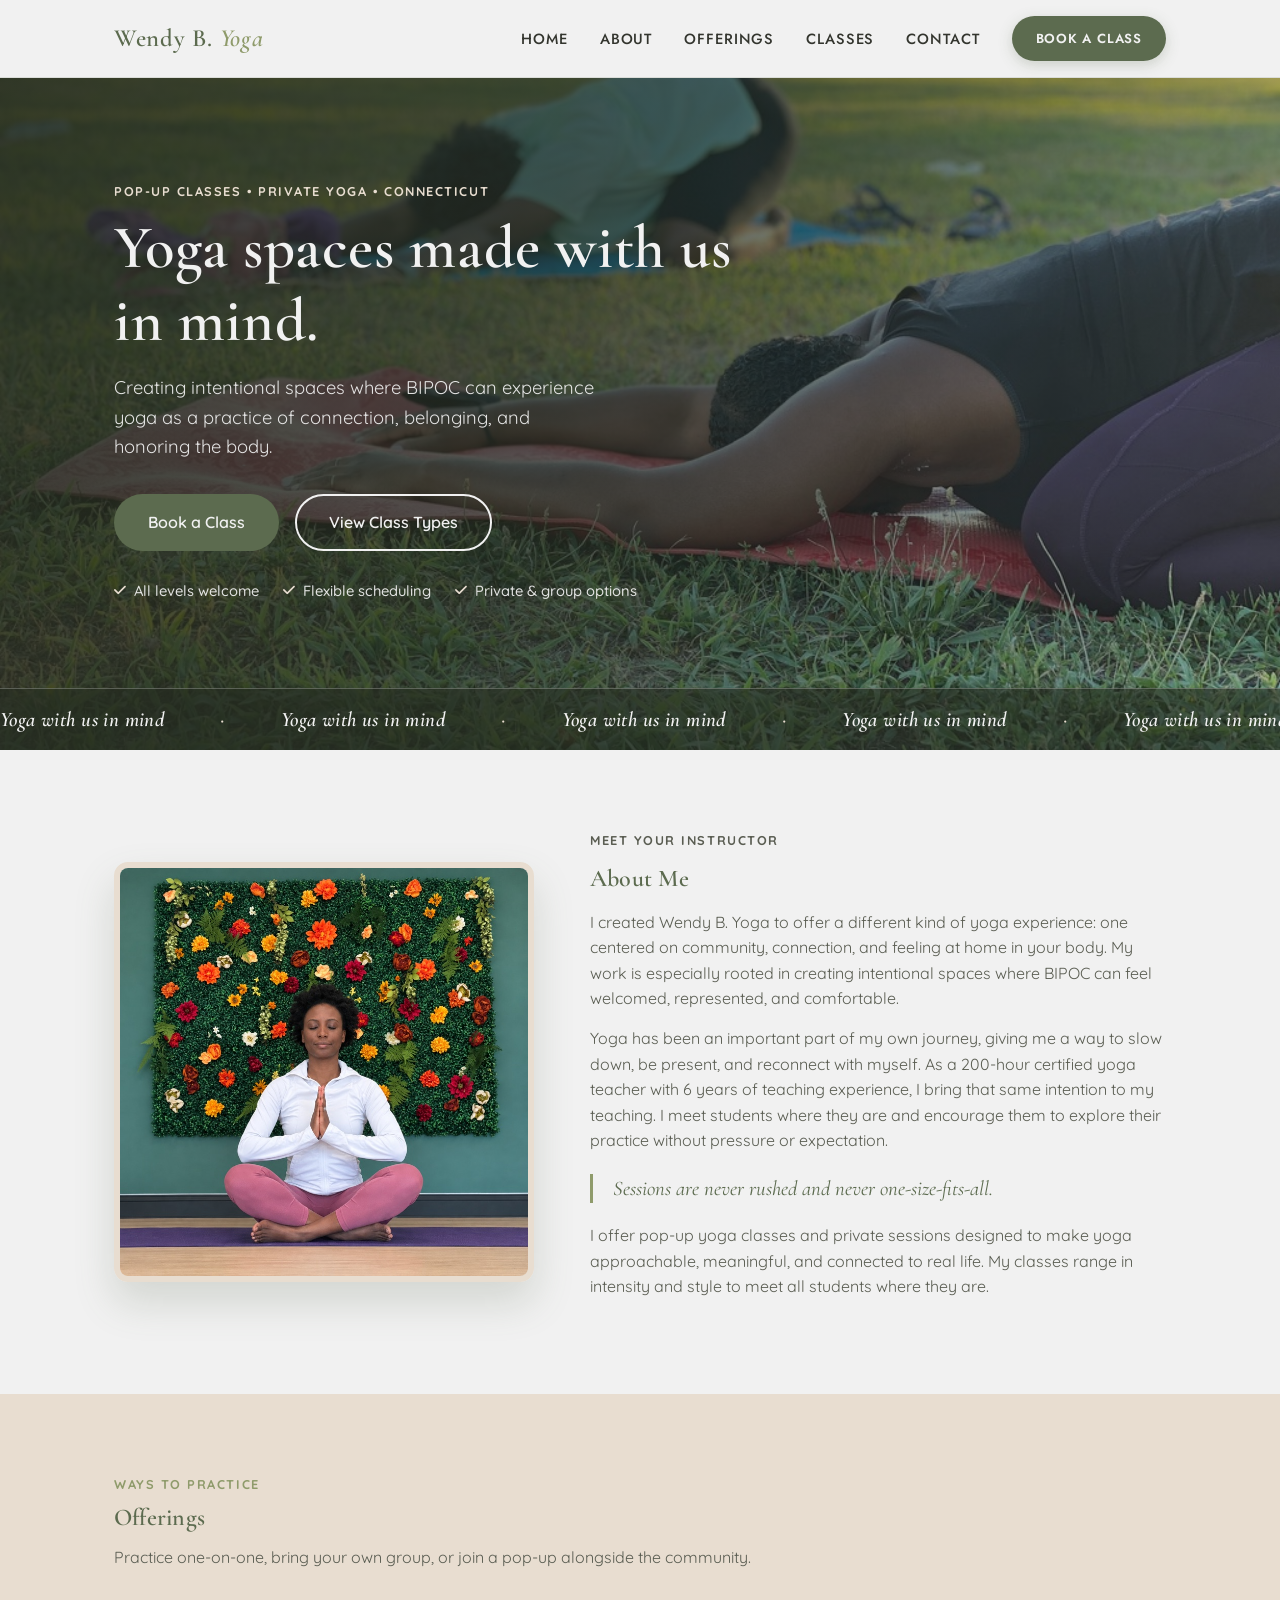
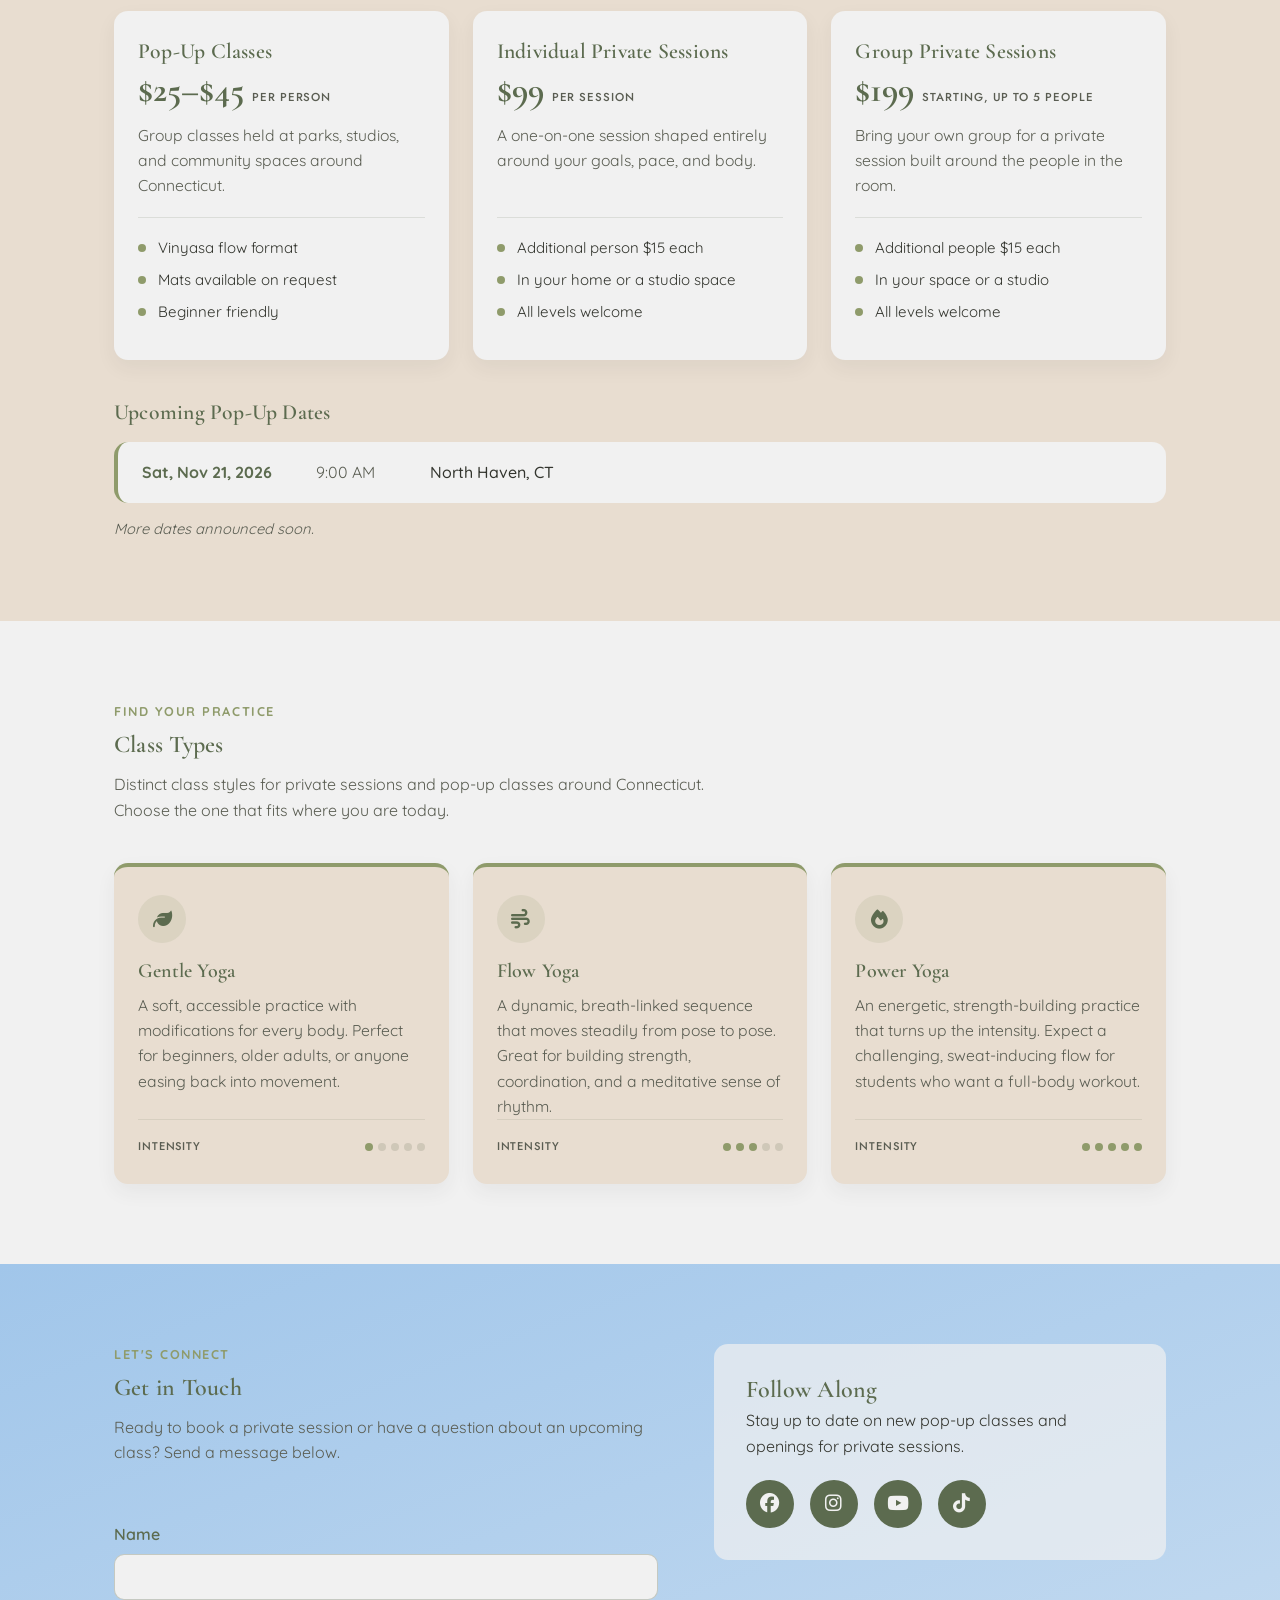
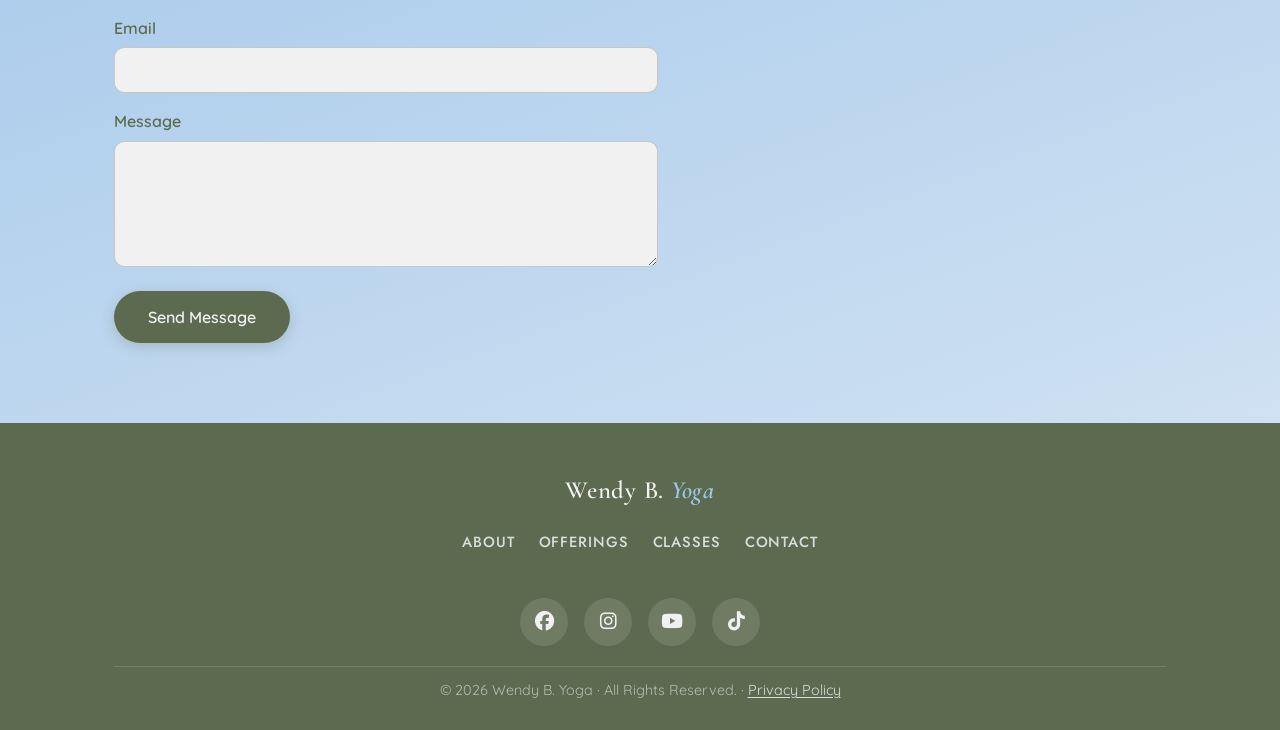
==== index.html @ 77f16584 "meta tags updated" ====
<!DOCTYPE html>
<html lang="en">
<head>
  <meta charset="UTF-8">
  <meta name="viewport" content="width=device-width, initial-scale=1.0">

  <!-- ===== SEO: Title & meta description ===== -->
  <title>Wendy B. Yoga | Yoga Spaces Made With Us in Mind &mdash; Connecticut</title>
  <meta name="description" content="Wendy Bien-Aime creates intentional yoga spaces where BIPOC feel welcomed and at home in their bodies. Private sessions and pop-up classes across Connecticut, all levels welcome.">
  <meta name="keywords" content="yoga Connecticut, BIPOC yoga, private yoga sessions, pop-up yoga classes, flow yoga, power yoga, gentle yoga, yoga instructor CT">
  <link rel="canonical" href="https://wendybyogact.com/">

  <!-- ===== Open Graph tags for social sharing previews ===== -->
  <meta property="og:type" content="website">
  <meta property="og:title" content="Wendy B. Yoga | Yoga Spaces Made With Us in Mind">
  <meta property="og:description" content="Intentional yoga spaces centered on community, connection, and belonging. Private sessions and pop-up classes across Connecticut with Wendy Bien-Aime.">
  <!-- TODO: swap in a real hosted image (1200x630 recommended) before launch -->
  <meta property="og:image" content="https://via.placeholder.com/1200x630/8f9b6b/f1f1f1?text=Wendy+B.+Yoga">
  <meta property="og:url" content="https://wendybyogact.com/">

  <!-- ===== Favicon (SVG primary, PNG fallbacks) ===== -->
  <link rel="icon" href="favicon.svg" type="image/svg+xml">
  <link rel="icon" href="favicon-32.png" sizes="32x32" type="image/png">
  <link rel="icon" href="favicon-16.png" sizes="16x16" type="image/png">
  <link rel="apple-touch-icon" href="apple-touch-icon.png">

  <!-- Google Fonts: rounded/soft serif for headings, clean sans-serif for body -->
  <link rel="preconnect" href="https://fonts.googleapis.com">
  <link rel="preconnect" href="https://fonts.gstatic.com" crossorigin>
  <link href="https://fonts.googleapis.com/css2?family=Cormorant+Garamond:ital,wght@0,500;0,600;0,700;1,500;1,600&family=Jost:wght@400;500;600&family=Quicksand:wght@400;500;600;700&display=swap" rel="stylesheet">

  <!-- Font Awesome (for social icons in Contact section) -->
  <link rel="stylesheet" href="https://cdnjs.cloudflare.com/ajax/libs/font-awesome/6.5.2/css/all.min.css" integrity="sha512-SnH5WK+bZxgPHs44uWIX+LLJAJ9/2PkPKZ5QiAj6Ta86w+fsb2TkcmfRyVX3pBnMFcV7oQPJkl9QevSCWr3W6A==" crossorigin="anonymous" referrerpolicy="no-referrer">

  <link rel="stylesheet" href="styles.css">

  <!--
    ============================================================
    STRUCTURED DATA (JSON-LD)
    ------------------------------------------------------------
    Tells Google what this business is, who runs it, where it
    serves, and what it costs. Keep this in sync with the
    Offerings section whenever pricing changes.

    Deliberately omitted: street address and telephone (this is a
    service-area business with no fixed premises) and any review
    or rating data (never publish ratings that aren't real).
    Add "address" and "telephone" here if that changes.
    ============================================================
  -->
  <script type="application/ld+json">
  {
    "@context": "https://schema.org",
    "@type": "LocalBusiness",
    "@id": "https://wendybyogact.com/#business",
    "name": "Wendy B. Yoga",
    "description": "Intentional yoga spaces centered on community, connection, and belonging. Private sessions and pop-up classes across Connecticut.",
    "url": "https://wendybyogact.com/",
    "image": "https://wendybyogact.com/images/wendy-yoga-5.jpg",
    "founder": {
      "@type": "Person",
      "name": "Wendy Bien-Aime",
      "jobTitle": "Yoga Instructor",
      "description": "200-hour certified yoga teacher with 6 years of teaching experience."
    },
    "areaServed": {
      "@type": "State",
      "name": "Connecticut"
    },
    "priceRange": "$25-$199",
    "sameAs": [
      "https://www.instagram.com/wendybyogact",
      "https://www.facebook.com/wendybyogact",
      "https://www.youtube.com/@WendyBYoga",
      "https://www.tiktok.com/@wendybyogact"
    ],
    "hasOfferCatalog": {
      "@type": "OfferCatalog",
      "name": "Yoga Offerings",
      "itemListElement": [
        {
          "@type": "Offer",
          "itemOffered": {
            "@type": "Service",
            "name": "Pop-Up Classes",
            "description": "Group classes held at parks, studios, and community spaces around Connecticut."
          },
          "priceSpecification": {
            "@type": "PriceSpecification",
            "minPrice": 25,
            "maxPrice": 45,
            "priceCurrency": "USD"
          }
        },
        {
          "@type": "Offer",
          "itemOffered": {
            "@type": "Service",
            "name": "Individual Private Sessions",
            "description": "A one-on-one session shaped entirely around your goals, pace, and body."
          },
          "price": 99,
          "priceCurrency": "USD"
        },
        {
          "@type": "Offer",
          "itemOffered": {
            "@type": "Service",
            "name": "Group Private Sessions",
            "description": "A private session for your own group, starting at up to 5 people."
          },
          "price": 199,
          "priceCurrency": "USD"
        }
      ]
    }
  }
  </script>
</head>
<body>

  <!-- ===================== HEADER / NAV ===================== -->
  <header class="site-header">
    <div class="container header-inner">
      <a href="#home" class="wordmark">Wendy B. <span>Yoga</span></a>

      <button class="nav-toggle" id="navToggle" aria-label="Toggle navigation menu" aria-expanded="false" aria-controls="primaryNav">
        <span></span>
        <span></span>
        <span></span>
      </button>

      <nav class="primary-nav" id="primaryNav">
        <ul>
          <li><a href="#home" class="nav-link">Home</a></li>
          <li><a href="#about" class="nav-link">About</a></li>
          <li><a href="#offerings" class="nav-link">Offerings</a></li>
          <li><a href="#classes" class="nav-link">Classes</a></li>
          <li><a href="#contact" class="nav-link">Contact</a></li>
          <!-- TODO: repoint at the real booking URL once it exists; goes to the contact form for now -->
          <li class="nav-cta-item"><a href="#contact" class="btn btn-primary nav-cta">Book a Class</a></li>
        </ul>
      </nav>
    </div>
  </header>

  <main>

    <!-- ===================== HERO / HOME ===================== -->
    <section id="home" class="hero">
      <div class="hero-bg" aria-hidden="true"></div>
      <div class="container hero-inner">
        <div class="hero-text">
          <p class="eyebrow">Pop-Up Classes &bull; Private Yoga &bull; Connecticut</p>
          <h1>Yoga spaces made with us in mind.</h1>
          <p class="tagline">Creating intentional spaces where BIPOC can experience yoga as a practice of connection, belonging, and honoring the body.</p>
          <div class="hero-actions">
            <a href="#contact" class="btn btn-primary">Book a Class</a>
            <a href="#classes" class="btn btn-outline">View Class Types</a>
          </div>
          <ul class="hero-features">
            <li><i class="fa-solid fa-check"></i> All levels welcome</li>
            <li><i class="fa-solid fa-check"></i> Flexible scheduling</li>
            <li><i class="fa-solid fa-check"></i> Private &amp; group options</li>
          </ul>
        </div>
      </div>

      <!--
        Scrolling marquee. The phrase repeats 8 times: the track is two
        identical halves and the animation shifts it by exactly -50%, so
        the loop has no visible seam. Only the first copy is read by
        screen readers; the rest are aria-hidden duplicates.
      -->
      <div class="hero-marquee">
        <div class="hero-marquee-track">
          <span class="hero-marquee-item">Yoga with us in mind</span>
          <span class="hero-marquee-item" aria-hidden="true">Yoga with us in mind</span>
          <span class="hero-marquee-item" aria-hidden="true">Yoga with us in mind</span>
          <span class="hero-marquee-item" aria-hidden="true">Yoga with us in mind</span>
          <span class="hero-marquee-item" aria-hidden="true">Yoga with us in mind</span>
          <span class="hero-marquee-item" aria-hidden="true">Yoga with us in mind</span>
          <span class="hero-marquee-item" aria-hidden="true">Yoga with us in mind</span>
          <span class="hero-marquee-item" aria-hidden="true">Yoga with us in mind</span>
        </div>
      </div>
    </section>

    <!-- ===================== ABOUT ===================== -->
    <section id="about" class="about">
      <div class="container about-inner reveal">
        <div class="about-image">
          <img src="images/wendy-yoga-5.jpg" alt="Wendy Bien-Aime seated in a meditative pose in front of a floral wall" width="800" height="800" loading="lazy">
        </div>
        <div class="about-text">
          <p class="eyebrow">Meet Your Instructor</p>
          <h2>About Me</h2>
          <p>I created Wendy B. Yoga to offer a different kind of yoga experience: one centered on community, connection, and feeling at home in your body. My work is especially rooted in creating intentional spaces where BIPOC can feel welcomed, represented, and comfortable.</p>
          <p>Yoga has been an important part of my own journey, giving me a way to slow down, be present, and reconnect with myself. As a 200-hour certified yoga teacher with 6 years of teaching experience, I bring that same intention to my teaching. I meet students where they are and encourage them to explore their practice without pressure or expectation.</p>
          <blockquote class="pull-quote">Sessions are never rushed and never one-size-fits-all.</blockquote>
          <p>I offer pop-up yoga classes and private sessions designed to make yoga approachable, meaningful, and connected to real life. My classes range in intensity and style to meet all students where they are. </p>
        </div>
      </div>
    </section>

    <!-- ===================== OFFERINGS ===================== -->
    <section id="offerings" class="offerings">
      <div class="container">
        <p class="eyebrow">Ways to Practice</p>
        <h2>Offerings</h2>
        <p class="section-intro">Practice one-on-one, bring your own group, or join a pop-up alongside the community.</p>

        <!--
          ============================================================
          HOW TO UPDATE THE OFFERINGS
          ============================================================
          Each offering is one <article class="offering-card"> below.
          For each one, edit:
            1. h3                - the offering name
            2. offering-price    - the number (drop the <span> if the
                                   price is "Varies" or similar)
            3. offering-unit     - "per session", "per person", etc.
            4. offering-desc     - a sentence or two of description
            5. offering-list     - the bullet points; add or delete
                                   <li> lines freely

          To add a 4th offering: copy a whole <article>...</article>
          block. To remove one: delete its entire block. The grid
          re-flows on its own, no CSS changes needed.
          ============================================================
        -->
        <div class="offering-grid reveal">

          <article class="offering-card">
            <h3>Pop-Up Classes</h3>
            <p class="offering-price">$<span>25&ndash;$45</span> <span class="offering-unit">per person</span></p>
            <p class="offering-desc">Group classes held at parks, studios, and community spaces around Connecticut.</p>
            <ul class="offering-list">
              <li>Vinyasa flow format</li>
              <li>Mats available on request</li>
              <li>Beginner friendly</li>
            </ul>
          </article>

          <article class="offering-card">
            <h3>Individual Private Sessions</h3>
            <p class="offering-price">$<span>99</span> <span class="offering-unit">per session</span></p>
            <p class="offering-desc">A one-on-one session shaped entirely around your goals, pace, and body.</p>
            <ul class="offering-list">
              <li>Additional person $15 each</li>
              <li>In your home or a studio space</li>
              <li>All levels welcome</li>
            </ul>
          </article>

          <article class="offering-card">
            <h3>Group Private Sessions</h3>
            <p class="offering-price">$<span>199</span> <span class="offering-unit">starting, up to 5 people</span></p>
            <p class="offering-desc">Bring your own group for a private session built around the people in the room.</p>
            <ul class="offering-list">
              <li>Additional people $15 each</li>
              <li>In your space or a studio</li>
              <li>All levels welcome</li>
            </ul>
          </article>

        </div>

        <!--
          ============================================================
          HOW TO UPDATE THE POP-UP DATES
          ============================================================
          Each date is one <li class="popup-item"> block below.
          To add a date: copy an existing <li>...</li> block, paste it
          in the list, and edit the date, time, and location text.
          To remove a date: delete its entire <li>...</li> block.
          If no dates are scheduled, delete the whole
          <div class="popup-dates"> block and the heading with it.
          ============================================================
        -->
        <div class="popup-dates reveal">
          <h3 class="popup-heading">Upcoming Pop-Up Dates</h3>
          <ul class="popup-list">
            <li class="popup-item">
              <span class="popup-date">Sat, Nov 21, 2026</span>
              <span class="popup-time">9:00 AM</span>
              <span class="popup-location">North Haven, CT</span>
            </li>
          </ul>
          <p class="popup-note">More dates announced soon.</p>
        </div>
      </div>
    </section>

    <!-- ===================== CLASS TYPES ===================== -->
    <section id="classes" class="classes">
      <div class="container">
        <p class="eyebrow">Find Your Practice</p>
        <h2>Class Types</h2>
        <p class="section-intro">Distinct class styles for private sessions and pop-up classes around Connecticut. Choose the one that fits where you are today.</p>

        <!-- Cards run lightest to most intense: Gentle (1) - Flow (3) - Power (5) -->
        <div class="class-grid reveal">
          <article class="class-card">
            <div class="class-icon"><i class="fa-solid fa-leaf"></i></div>
            <h3>Gentle Yoga</h3>
            <p>A soft, accessible practice with modifications for every body. Perfect for beginners, older adults, or anyone easing back into movement.</p>
            <div class="intensity">
              <span class="intensity-label">Intensity</span>
              <span class="intensity-dots" role="img" aria-label="1 out of 5">
                <span class="is-filled"></span>
                <span></span>
                <span></span>
                <span></span>
                <span></span>
              </span>
            </div>
          </article>

          <article class="class-card">
            <div class="class-icon"><i class="fa-solid fa-wind"></i></div>
            <h3>Flow Yoga</h3>
            <p>A dynamic, breath-linked sequence that moves steadily from pose to pose. Great for building strength, coordination, and a meditative sense of rhythm.</p>
            <div class="intensity">
              <span class="intensity-label">Intensity</span>
              <span class="intensity-dots" role="img" aria-label="3 out of 5">
                <span class="is-filled"></span>
                <span class="is-filled"></span>
                <span class="is-filled"></span>
                <span></span>
                <span></span>
              </span>
            </div>
          </article>

          <article class="class-card">
            <div class="class-icon"><i class="fa-solid fa-fire"></i></div>
            <h3>Power Yoga</h3>
            <p>An energetic, strength-building practice that turns up the intensity. Expect a challenging, sweat-inducing flow for students who want a full-body workout.</p>
            <div class="intensity">
              <span class="intensity-label">Intensity</span>
              <span class="intensity-dots" role="img" aria-label="5 out of 5">
                <span class="is-filled"></span>
                <span class="is-filled"></span>
                <span class="is-filled"></span>
                <span class="is-filled"></span>
                <span class="is-filled"></span>
              </span>
            </div>
          </article>
        </div>
      </div>
    </section>

    <!-- ===================== CONTACT ===================== -->
    <section id="contact" class="contact">
      <div class="container contact-inner reveal">
        <div class="contact-form-wrap">
          <p class="eyebrow">Let's Connect</p>
          <h2>Get in Touch</h2>
          <p class="section-intro">Ready to book a private session or have a question about an upcoming class? Send a message below.</p>

          <!--
            ============================================================
            CONTACT FORM — Formspree setup
            ============================================================
            This form posts to Formspree. Replace YOUR_FORM_ID below
            with Wendy's real Formspree form ID (create one for free at
            https://formspree.io) before launch.
            ============================================================
          -->
          <form id="contactForm" class="contact-form" action="https://formspree.io/f/YOUR_FORM_ID" method="POST">
            <label for="name">Name</label>
            <input type="text" id="name" name="name" required>

            <label for="email">Email</label>
            <input type="email" id="email" name="email" required>

            <label for="message">Message</label>
            <textarea id="message" name="message" rows="5" required></textarea>

            <button type="submit" class="btn btn-primary">Send Message</button>
          </form>
        </div>

        <div class="contact-social">
          <h2>Follow Along</h2>
          <p>Stay up to date on new pop-up classes and openings for private sessions.</p>
          <div class="social-icons">
            <a href="https://www.facebook.com/wendybyogact" class="social-icon" aria-label="Wendy B. Yoga on Facebook" target="_blank" rel="noopener noreferrer">
              <i class="fa-brands fa-facebook"></i>
            </a>
            <a href="https://www.instagram.com/wendybyogact" class="social-icon" aria-label="Wendy B. Yoga on Instagram" target="_blank" rel="noopener noreferrer">
              <i class="fa-brands fa-instagram"></i>
            </a>
            <a href="https://www.youtube.com/@WendyBYoga" class="social-icon" aria-label="Wendy B. Yoga on YouTube" target="_blank" rel="noopener noreferrer">
              <i class="fa-brands fa-youtube"></i>
            </a>
            <a href="https://www.tiktok.com/@wendybyogact" class="social-icon" aria-label="Wendy B. Yoga on TikTok" target="_blank" rel="noopener noreferrer">
              <i class="fa-brands fa-tiktok"></i>
            </a>
          </div>
        </div>
      </div>
    </section>

  </main>

  <!-- ===================== FOOTER ===================== -->
  <footer class="site-footer">
    <div class="container footer-inner">
      <a href="#home" class="wordmark footer-wordmark">Wendy B. <span>Yoga</span></a>

      <nav class="footer-nav" aria-label="Footer">
        <a href="#about" class="nav-link">About</a>
        <a href="#offerings" class="nav-link">Offerings</a>
        <a href="#classes" class="nav-link">Classes</a>
        <a href="#contact" class="nav-link">Contact</a>
      </nav>

      <div class="social-icons footer-social">
        <a href="https://www.facebook.com/wendybyogact" class="social-icon" aria-label="Wendy B. Yoga on Facebook" target="_blank" rel="noopener noreferrer">
          <i class="fa-brands fa-facebook"></i>
        </a>
        <a href="https://www.instagram.com/wendybyogact" class="social-icon" aria-label="Wendy B. Yoga on Instagram" target="_blank" rel="noopener noreferrer">
          <i class="fa-brands fa-instagram"></i>
        </a>
        <a href="https://www.youtube.com/@WendyBYoga" class="social-icon" aria-label="Wendy B. Yoga on YouTube" target="_blank" rel="noopener noreferrer">
          <i class="fa-brands fa-youtube"></i>
        </a>
        <a href="https://www.tiktok.com/@wendybyogact" class="social-icon" aria-label="Wendy B. Yoga on TikTok" target="_blank" rel="noopener noreferrer">
          <i class="fa-brands fa-tiktok"></i>
        </a>
      </div>

      <p class="footer-copyright">
        &copy; <span id="year"></span> Wendy B. Yoga &middot; All Rights Reserved. &middot; <a href="privacy-policy.html">Privacy Policy</a>
      </p>
    </div>
  </footer>

  <script src="script.js"></script>

  <!--
    ============================================================
    ACCESSIBILITY WIDGET — UserWay (free)
    ============================================================
    Adds a floating accessibility menu (text size, contrast,
    screen-reader helpers, etc.) that works on both mobile and
    desktop automatically — no separate setup needed per device.

    Sign up for a free account at https://userway.org to get a
    unique data-account ID, then replace YOUR_USERWAY_ACCOUNT_ID
    below before launch.
    ============================================================
  -->
  <script>
    (function (d) {
      var s = d.createElement("script");
      s.setAttribute("data-account", "YOUR_USERWAY_ACCOUNT_ID");
      s.setAttribute("data-color", "#5c6b4f");
      s.setAttribute("data-position", "3");
      s.setAttribute("src", "https://cdn.userway.org/widget.js");
      (d.body || d.head).appendChild(s);
    })(document);
  </script>
</body>
</html>
---- styles.css ----
/* ============================================================
   Wendy B. Yoga — Stylesheet
   ------------------------------------------------------------
   Color palette:
     --sky-blue      #a1c6ea  (soft blue)
     --sky-blue-pale #cfe1f2  (pale blue, gradient floor — keeps hero/contact
                               tinted instead of fading out to page white)
     --sage          #8f9b6b  (sage green)
     --off-white     #f1f1f1  (off-white / section backgrounds)
     --warm-sand     #e8ddd0  (warm neutral, alternate section bg)
     --deep-sage     #5c6b4f  (deep accent, headings/buttons/contrast text)
   ============================================================ */

:root {
  --sky-blue: #a1c6ea;
  --sky-blue-pale: #cfe1f2;
  --sage: #8f9b6b;
  --off-white: #f1f1f1;
  --warm-sand: #e8ddd0;
  --deep-sage: #5c6b4f;

  --text-main: #33352e;
  --text-soft: #5a5d52;

  --font-heading: 'Cormorant Garamond', Georgia, serif;
  --font-body: 'Quicksand', -apple-system, BlinkMacSystemFont, 'Segoe UI', sans-serif;
  --font-nav: 'Jost', -apple-system, BlinkMacSystemFont, 'Segoe UI', sans-serif;

  --max-width: 1100px;
  --radius: 14px;
}

/* ---------- Reset / base ---------- */
* {
  margin: 0;
  padding: 0;
  box-sizing: border-box;
}

html {
  scroll-behavior: smooth;
}

body {
  font-family: var(--font-body);
  color: var(--text-main);
  background-color: var(--off-white);
  line-height: 1.6;
}

img {
  max-width: 100%;
  display: block;
  border-radius: var(--radius);
}

a {
  color: inherit;
  text-decoration: none;
}

ul {
  list-style: none;
}

h1, h2, h3 {
  font-family: var(--font-heading);
  font-weight: 600;
  color: var(--deep-sage);
  line-height: 1.2;
  letter-spacing: 0.01em;
}

.container {
  max-width: var(--max-width);
  margin: 0 auto;
  padding: 0 24px;
}

section {
  padding: 80px 0;
}

.section-intro {
  max-width: 640px;
  color: var(--text-soft);
  margin-top: 12px;
  margin-bottom: 40px;
}

/* ---------- Eyebrow labels ---------- */
.eyebrow {
  font-family: var(--font-body);
  font-size: 0.8rem;
  font-weight: 700;
  letter-spacing: 0.12em;
  text-transform: uppercase;
  color: var(--sage);
  margin-bottom: 10px;
}

/* ---------- Buttons ---------- */
.btn {
  display: inline-block;
  font-family: var(--font-body);
  font-weight: 600;
  font-size: 1rem;
  padding: 14px 32px;
  border-radius: 999px;
  border: 2px solid transparent;
  cursor: pointer;
  transition: transform 0.15s ease, box-shadow 0.15s ease, background-color 0.15s ease, color 0.15s ease, border-color 0.15s ease;
}

.btn-primary {
  background-color: var(--deep-sage);
  color: var(--off-white);
  box-shadow: 0 4px 14px rgba(92, 107, 79, 0.25);
}

.btn-primary:hover,
.btn-primary:focus-visible {
  background-color: var(--sage);
  transform: translateY(-2px);
  box-shadow: 0 6px 16px rgba(92, 107, 79, 0.3);
}

.btn-outline {
  background-color: transparent;
  border-color: var(--deep-sage);
  color: var(--deep-sage);
}

.btn-outline:hover,
.btn-outline:focus-visible {
  background-color: var(--deep-sage);
  color: var(--off-white);
  transform: translateY(-2px);
}

/* ---------- Header / Nav ---------- */
.site-header {
  position: sticky;
  top: 0;
  z-index: 100;
  background-color: rgba(241, 241, 241, 0.92);
  backdrop-filter: blur(8px);
  border-bottom: 1px solid rgba(92, 107, 79, 0.15);
}

.header-inner {
  display: flex;
  align-items: center;
  justify-content: space-between;
  padding-top: 16px;
  padding-bottom: 16px;
}

.wordmark {
  font-family: var(--font-heading);
  font-size: 1.55rem;
  font-weight: 600;
  color: var(--deep-sage);
  letter-spacing: 0.03em;
}

.wordmark span {
  color: var(--sage);
  font-style: italic;
}

.primary-nav ul {
  display: flex;
  align-items: center;
  gap: 32px;
}

.nav-link {
  font-family: var(--font-nav);
  font-weight: 500;
  font-size: 0.92rem;
  letter-spacing: 0.06em;
  text-transform: uppercase;
  color: var(--text-main);
  position: relative;
  padding-bottom: 4px;
}

/* Nav-scale variant of .btn — the default button padding/size is tuned
   for hero and form use and overwhelms the header bar */
.nav-cta {
  font-family: var(--font-nav);
  font-size: 0.82rem;
  letter-spacing: 0.06em;
  text-transform: uppercase;
  padding: 10px 22px;
  /* An <a> won't center its own text the way a <button> does, and this
     goes full-width in the mobile menu */
  text-align: center;
}

.nav-link::after {
  content: '';
  position: absolute;
  left: 0;
  bottom: 0;
  width: 0;
  height: 2px;
  background-color: var(--sage);
  transition: width 0.2s ease;
}

.nav-link:hover::after,
.nav-link:focus-visible::after {
  width: 100%;
}

.nav-toggle {
  display: none;
  flex-direction: column;
  justify-content: space-between;
  width: 26px;
  height: 20px;
  background: none;
  border: none;
  cursor: pointer;
  padding: 0;
}

.nav-toggle span {
  display: block;
  height: 2px;
  width: 100%;
  background-color: var(--deep-sage);
  border-radius: 2px;
}

/* ---------- Hero ---------- */
.hero {
  position: relative;
  background: linear-gradient(160deg, var(--sky-blue) 0%, var(--sky-blue-pale) 100%);
  padding-top: 90px;
  /* No bottom padding so the marquee strip sits flush on the hero's
     lower edge; .hero-inner carries the spacing instead */
  padding-bottom: 0;
  overflow: hidden;
}

.hero-bg {
  position: absolute;
  inset: 0;
  z-index: 0;
  pointer-events: none;
  background:
    radial-gradient(320px 320px at 88% 12%, rgba(143, 155, 107, 0.22), transparent 70%),
    radial-gradient(260px 260px at 6% 92%, rgba(161, 198, 234, 0.35), transparent 70%);
}

/* min-height keeps the background photo readable — without the portrait
   the row would otherwise collapse to the height of the copy alone */
.hero-inner {
  position: relative;
  z-index: 1;
  display: flex;
  align-items: center;
  gap: 56px;
  min-height: 520px;
  padding-bottom: 72px;
}

/* ---------- Hero marquee ---------- */
.hero-marquee {
  position: relative;
  z-index: 1;
  overflow: hidden;
  padding: 14px 0;
  background-color: rgba(241, 241, 241, 0.45);
  border-top: 1px solid rgba(92, 107, 79, 0.15);
}

.hero-marquee-track {
  display: flex;
  width: max-content;
  animation: marquee-scroll 26s linear infinite;
}

.hero-marquee-item {
  font-family: var(--font-heading);
  font-size: 1.3rem;
  font-style: italic;
  font-weight: 600;
  letter-spacing: 0.02em;
  color: var(--deep-sage);
  white-space: nowrap;
  padding-right: 56px;
}

/* Decorative separator sitting in the gap between repeats */
.hero-marquee-item::after {
  content: '\00B7';
  margin-left: 56px;
  color: var(--sage);
}

/* Lets a visitor stop the motion to read it — WCAG 2.2.2 */
.hero-marquee:hover .hero-marquee-track,
.hero-marquee:focus-within .hero-marquee-track {
  animation-play-state: paused;
}

@keyframes marquee-scroll {
  from { transform: translateX(0); }
  to { transform: translateX(-50%); }
}

/* Capped so the headline doesn't run the full container width now that
   the hero copy is the only thing in the row */
.hero-text {
  flex: 1;
  max-width: 620px;
}

.hero h1 {
  font-size: clamp(2.7rem, 5.5vw, 3.8rem);
  margin-bottom: 16px;
}

.tagline {
  font-size: 1.15rem;
  color: var(--text-soft);
  max-width: 480px;
  margin-bottom: 32px;
}

.hero-actions {
  display: flex;
  flex-wrap: wrap;
  gap: 16px;
  margin-bottom: 28px;
}

.hero-features {
  display: flex;
  flex-wrap: wrap;
  gap: 8px 24px;
}

.hero-features li {
  display: flex;
  align-items: center;
  gap: 8px;
  font-size: 0.92rem;
  font-weight: 500;
  color: var(--text-soft);
}

.hero-features i {
  color: var(--sage);
  font-size: 0.85rem;
}

/* ============================================================
   PHOTO HERO — preview treatment
   ------------------------------------------------------------
   Puts the pop-up class photo behind the hero and flips the hero
   text to light so it stays readable over the image.
   To go back to the blue gradient hero, delete this whole block.
   ============================================================ */
.hero {
  background-image: url('images/wendybyoga-background-grass.jpg');
  background-size: cover;
  background-position: center 35%;
  background-repeat: no-repeat;
}

/* Scrim: heaviest on the left behind the copy, clearing toward the
   right so the photo still reads */
.hero-bg {
  background: linear-gradient(100deg,
    rgba(38, 44, 32, 0.9) 0%,
    rgba(38, 44, 32, 0.78) 42%,
    rgba(38, 44, 32, 0.35) 100%);
}

.hero .eyebrow {
  color: var(--warm-sand);
}

.hero h1 {
  color: var(--off-white);
}

.hero .tagline,
.hero .hero-features li {
  color: rgba(241, 241, 241, 0.92);
}

.hero .hero-features i {
  color: var(--warm-sand);
}

.hero .btn-outline {
  border-color: var(--off-white);
  color: var(--off-white);
}

.hero .btn-outline:hover,
.hero .btn-outline:focus-visible {
  background-color: var(--off-white);
  color: var(--deep-sage);
}

.hero-marquee {
  background-color: rgba(38, 44, 32, 0.6);
  border-top-color: rgba(241, 241, 241, 0.25);
}

.hero-marquee-item {
  color: var(--off-white);
}

.hero-marquee-item::after {
  color: var(--warm-sand);
}

/* Stacked layout needs an even scrim, since the copy is full-width */
@media (max-width: 860px) {
  .hero-bg {
    background: rgba(38, 44, 32, 0.82);
  }
}

/* ---------- About ---------- */
.about {
  background-color: var(--off-white);
}

.about-inner {
  display: flex;
  align-items: center;
  gap: 56px;
}

.about-image {
  flex: 0 0 420px;
}

.about-image img {
  width: 100%;
  height: auto;
  border-radius: var(--radius);
  border: 6px solid var(--warm-sand);
  box-shadow: 0 20px 40px rgba(92, 107, 79, 0.2);
}

.about-text {
  flex: 1;
}

.about-text h2 {
  margin-bottom: 16px;
}

.about-text p {
  margin-bottom: 14px;
  color: var(--text-soft);
}

.pull-quote {
  font-family: var(--font-heading);
  font-style: italic;
  font-size: 1.3rem;
  color: var(--deep-sage);
  border-left: 3px solid var(--sage);
  padding-left: 20px;
  margin: 20px 0;
  line-height: 1.4;
}

/* ---------- Class Types ---------- */
.classes {
  background-color: var(--off-white);
}

.classes h2,
.offerings h2,
.contact h2 {
  margin-bottom: 4px;
}

/* 280px min resolves to exactly three columns at full width, so the row
   is deliberate rather than an artifact of how many cards happen to exist */
.class-grid {
  display: grid;
  grid-template-columns: repeat(auto-fit, minmax(280px, 1fr));
  gap: 24px;
}

.class-card {
  display: flex;
  flex-direction: column;
  background-color: var(--warm-sand);
  border-radius: var(--radius);
  padding: 28px 24px;
  border-top: 4px solid var(--sage);
  box-shadow: 0 8px 20px rgba(51, 53, 46, 0.06);
  transition: transform 0.2s ease, box-shadow 0.2s ease;
}

.class-card:hover {
  transform: translateY(-4px);
  box-shadow: 0 14px 28px rgba(51, 53, 46, 0.1);
}

.class-icon {
  display: flex;
  align-items: center;
  justify-content: center;
  width: 48px;
  height: 48px;
  border-radius: 50%;
  background-color: rgba(143, 155, 107, 0.15);
  color: var(--deep-sage);
  font-size: 1.2rem;
  margin-bottom: 16px;
}

.class-card h3 {
  font-size: 1.25rem;
  margin-bottom: 10px;
}

.class-card p {
  color: var(--text-soft);
  font-size: 0.98rem;
}

/* ---------- Intensity meter ---------- */
.intensity {
  display: flex;
  align-items: center;
  justify-content: space-between;
  gap: 12px;
  margin-top: auto;
  padding-top: 18px;
  border-top: 1px solid rgba(92, 107, 79, 0.12);
}

.intensity-label {
  font-family: var(--font-nav);
  font-size: 0.7rem;
  font-weight: 500;
  letter-spacing: 0.08em;
  text-transform: uppercase;
  color: var(--text-soft);
}

.intensity-dots {
  display: flex;
  gap: 5px;
}

.intensity-dots span {
  width: 8px;
  height: 8px;
  border-radius: 50%;
  background-color: rgba(92, 107, 79, 0.18);
}

.intensity-dots .is-filled {
  background-color: var(--sage);
}

/* ---------- Offerings ---------- */
.offerings {
  background-color: var(--warm-sand);
}

.offering-grid {
  display: grid;
  grid-template-columns: repeat(auto-fit, minmax(280px, 1fr));
  gap: 24px;
}

.offering-card {
  display: flex;
  flex-direction: column;
  background-color: var(--off-white);
  border-radius: var(--radius);
  padding: 28px 24px;
  box-shadow: 0 8px 20px rgba(51, 53, 46, 0.06);
}

.offering-card h3 {
  font-size: 1.35rem;
  margin-bottom: 6px;
}

.offering-price {
  font-family: var(--font-heading);
  font-size: 2.2rem;
  font-weight: 700;
  line-height: 1.1;
  color: var(--deep-sage);
  margin-bottom: 14px;
}

.offering-unit {
  font-family: var(--font-nav);
  font-size: 0.72rem;
  font-weight: 500;
  letter-spacing: 0.08em;
  text-transform: uppercase;
  color: var(--text-soft);
}

.offering-desc {
  color: var(--text-soft);
  font-size: 0.98rem;
  margin-bottom: 18px;
}

.offering-list {
  list-style: none;
  margin-top: auto;
  padding-top: 18px;
  border-top: 1px solid rgba(92, 107, 79, 0.15);
}

.offering-list li {
  position: relative;
  padding-left: 20px;
  margin-bottom: 8px;
  font-size: 0.94rem;
  color: var(--text-main);
}

.offering-list li::before {
  content: '';
  position: absolute;
  left: 0;
  top: 8px;
  width: 8px;
  height: 8px;
  border-radius: 50%;
  background-color: var(--sage);
}

/* ---------- Upcoming pop-up dates ---------- */
.popup-dates {
  margin-top: 40px;
}

.popup-heading {
  font-size: 1.35rem;
  margin-bottom: 16px;
}

.popup-list {
  display: flex;
  flex-direction: column;
  gap: 14px;
  list-style: none;
}

.popup-item {
  display: flex;
  flex-wrap: wrap;
  align-items: center;
  gap: 8px 24px;
  background-color: var(--off-white);
  border-left: 4px solid var(--sage);
  border-radius: var(--radius);
  padding: 18px 24px;
}

.popup-date {
  font-weight: 700;
  color: var(--deep-sage);
  min-width: 150px;
}

.popup-time {
  color: var(--text-soft);
  min-width: 90px;
}

.popup-location {
  color: var(--text-main);
  font-weight: 500;
}

.popup-note {
  margin-top: 14px;
  font-size: 0.92rem;
  font-style: italic;
  color: var(--text-soft);
}

/* ---------- Contact ---------- */
.contact {
  background: linear-gradient(160deg, var(--sky-blue) 0%, var(--sky-blue-pale) 100%);
}

.contact-inner {
  display: flex;
  gap: 56px;
  align-items: flex-start;
}

.contact-form-wrap {
  flex: 1.4;
}

.contact-social {
  flex: 1;
  background-color: rgba(241, 241, 241, 0.7);
  border-radius: var(--radius);
  padding: 32px;
}

.contact-form {
  display: flex;
  flex-direction: column;
  margin-top: 24px;
}

.contact-form label {
  font-weight: 600;
  margin-top: 16px;
  margin-bottom: 6px;
  color: var(--deep-sage);
}

.contact-form input,
.contact-form textarea {
  font-family: var(--font-body);
  font-size: 1rem;
  padding: 12px 14px;
  border: 1px solid rgba(92, 107, 79, 0.3);
  border-radius: 10px;
  background-color: var(--off-white);
  color: var(--text-main);
  resize: vertical;
}

.contact-form input:focus,
.contact-form textarea:focus {
  outline: none;
  border-color: var(--sage);
  box-shadow: 0 0 0 3px rgba(143, 155, 107, 0.25);
}

.contact-form button {
  margin-top: 24px;
  align-self: flex-start;
}

.form-status {
  margin-top: 16px;
  font-weight: 600;
}

.social-icons {
  display: flex;
  gap: 16px;
  margin-top: 20px;
}

.social-icon {
  display: flex;
  align-items: center;
  justify-content: center;
  width: 48px;
  height: 48px;
  border-radius: 50%;
  background-color: var(--deep-sage);
  color: var(--off-white);
  font-size: 1.2rem;
  transition: background-color 0.15s ease, transform 0.15s ease;
}

.social-icon:hover,
.social-icon:focus-visible {
  background-color: var(--sage);
  transform: translateY(-2px);
}

/* ---------- Legal pages ---------- */
.legal {
  background-color: var(--off-white);
}

.legal-content {
  max-width: 740px;
}

.legal-content h1 {
  font-size: clamp(2rem, 4vw, 2.6rem);
  margin-bottom: 8px;
}

.legal-updated {
  color: var(--text-soft);
  font-size: 0.92rem;
  margin-bottom: 32px;
}

.legal-content h2 {
  font-size: 1.4rem;
  margin-top: 36px;
  margin-bottom: 12px;
}

.legal-content p {
  color: var(--text-soft);
  margin-bottom: 14px;
}

.legal-content a {
  color: var(--deep-sage);
  text-decoration: underline;
  text-underline-offset: 2px;
}

.legal-list {
  color: var(--text-soft);
  margin: 0 0 14px 1.4em;
  list-style: disc;
}

.legal-list li {
  margin-bottom: 6px;
}

/* ---------- Footer ---------- */
.site-footer {
  background-color: var(--deep-sage);
  color: var(--off-white);
  text-align: center;
  padding: 48px 0 28px;
  font-size: 0.9rem;
}

.footer-inner {
  display: flex;
  flex-direction: column;
  align-items: center;
  gap: 20px;
}

.footer-wordmark {
  color: var(--off-white);
}

.footer-wordmark span {
  color: var(--sky-blue);
}

.footer-nav {
  display: flex;
  flex-wrap: wrap;
  justify-content: center;
  gap: 24px;
}

.footer-nav .nav-link {
  color: rgba(241, 241, 241, 0.85);
  font-weight: 500;
}

.footer-nav .nav-link::after {
  background-color: var(--sky-blue);
}

.footer-social .social-icon {
  background-color: rgba(241, 241, 241, 0.12);
}

.footer-social .social-icon:hover,
.footer-social .social-icon:focus-visible {
  background-color: var(--sage);
}

.footer-copyright {
  color: rgba(241, 241, 241, 0.6);
  padding-top: 12px;
  border-top: 1px solid rgba(241, 241, 241, 0.15);
  width: 100%;
}

.footer-copyright a {
  color: rgba(241, 241, 241, 0.85);
  text-decoration: underline;
  text-underline-offset: 2px;
}

.footer-copyright a:hover,
.footer-copyright a:focus-visible {
  color: var(--sky-blue);
}

/* ---------- Scroll reveal ---------- */
.reveal {
  opacity: 0;
  transform: translateY(24px);
  transition: opacity 0.6s ease, transform 0.6s ease;
}

.reveal.is-visible {
  opacity: 1;
  transform: translateY(0);
}

@media (prefers-reduced-motion: reduce) {
  .reveal {
    opacity: 1;
    transform: none;
    transition: none;
  }

  /* Collapse the marquee to a single static centered line */
  .hero-marquee-track {
    animation: none;
    width: 100%;
    justify-content: center;
  }

  .hero-marquee-item[aria-hidden="true"] {
    display: none;
  }

  .hero-marquee-item {
    padding-right: 0;
  }

  .hero-marquee-item::after {
    content: none;
  }
}

/* ---------- Responsive ---------- */
@media (max-width: 860px) {
  .hero-inner,
  .about-inner,
  .contact-inner {
    flex-direction: column;
    text-align: left;
  }

  .about-inner {
    text-align: center;
  }

  .about-image {
    flex: 0 0 auto;
    width: 100%;
    max-width: 380px;
  }

  .about-inner .pull-quote {
    text-align: left;
    margin-left: auto;
    margin-right: auto;
    max-width: 480px;
  }
}

/* Nav collapses at 860px rather than 700px — six items including the
   Book a Class button overflow the header bar below ~860px */
@media (max-width: 860px) {
  .nav-toggle {
    display: flex;
  }

  .primary-nav {
    position: absolute;
    top: 100%;
    left: 0;
    width: 100%;
    background-color: var(--off-white);
    border-bottom: 1px solid rgba(92, 107, 79, 0.15);
    max-height: 0;
    overflow: hidden;
    transition: max-height 0.25s ease;
  }

  .primary-nav.open {
    max-height: 400px;
  }

  .primary-nav ul {
    flex-direction: column;
    align-items: stretch;
    gap: 0;
    padding: 8px 24px 20px;
  }

  .primary-nav li {
    border-top: 1px solid rgba(92, 107, 79, 0.1);
  }

  .nav-link {
    display: block;
    padding: 14px 0;
  }

  .nav-cta-item {
    border-top: none;
  }

  .nav-cta {
    display: block;
    width: 100%;
    margin-top: 16px;
  }
}

@media (max-width: 700px) {
  section {
    padding: 56px 0;
  }

  .popup-item {
    flex-direction: column;
    align-items: flex-start;
    gap: 4px;
  }
}

@media (max-width: 480px) {
  .hero h1 {
    font-size: 2.3rem;
  }
}
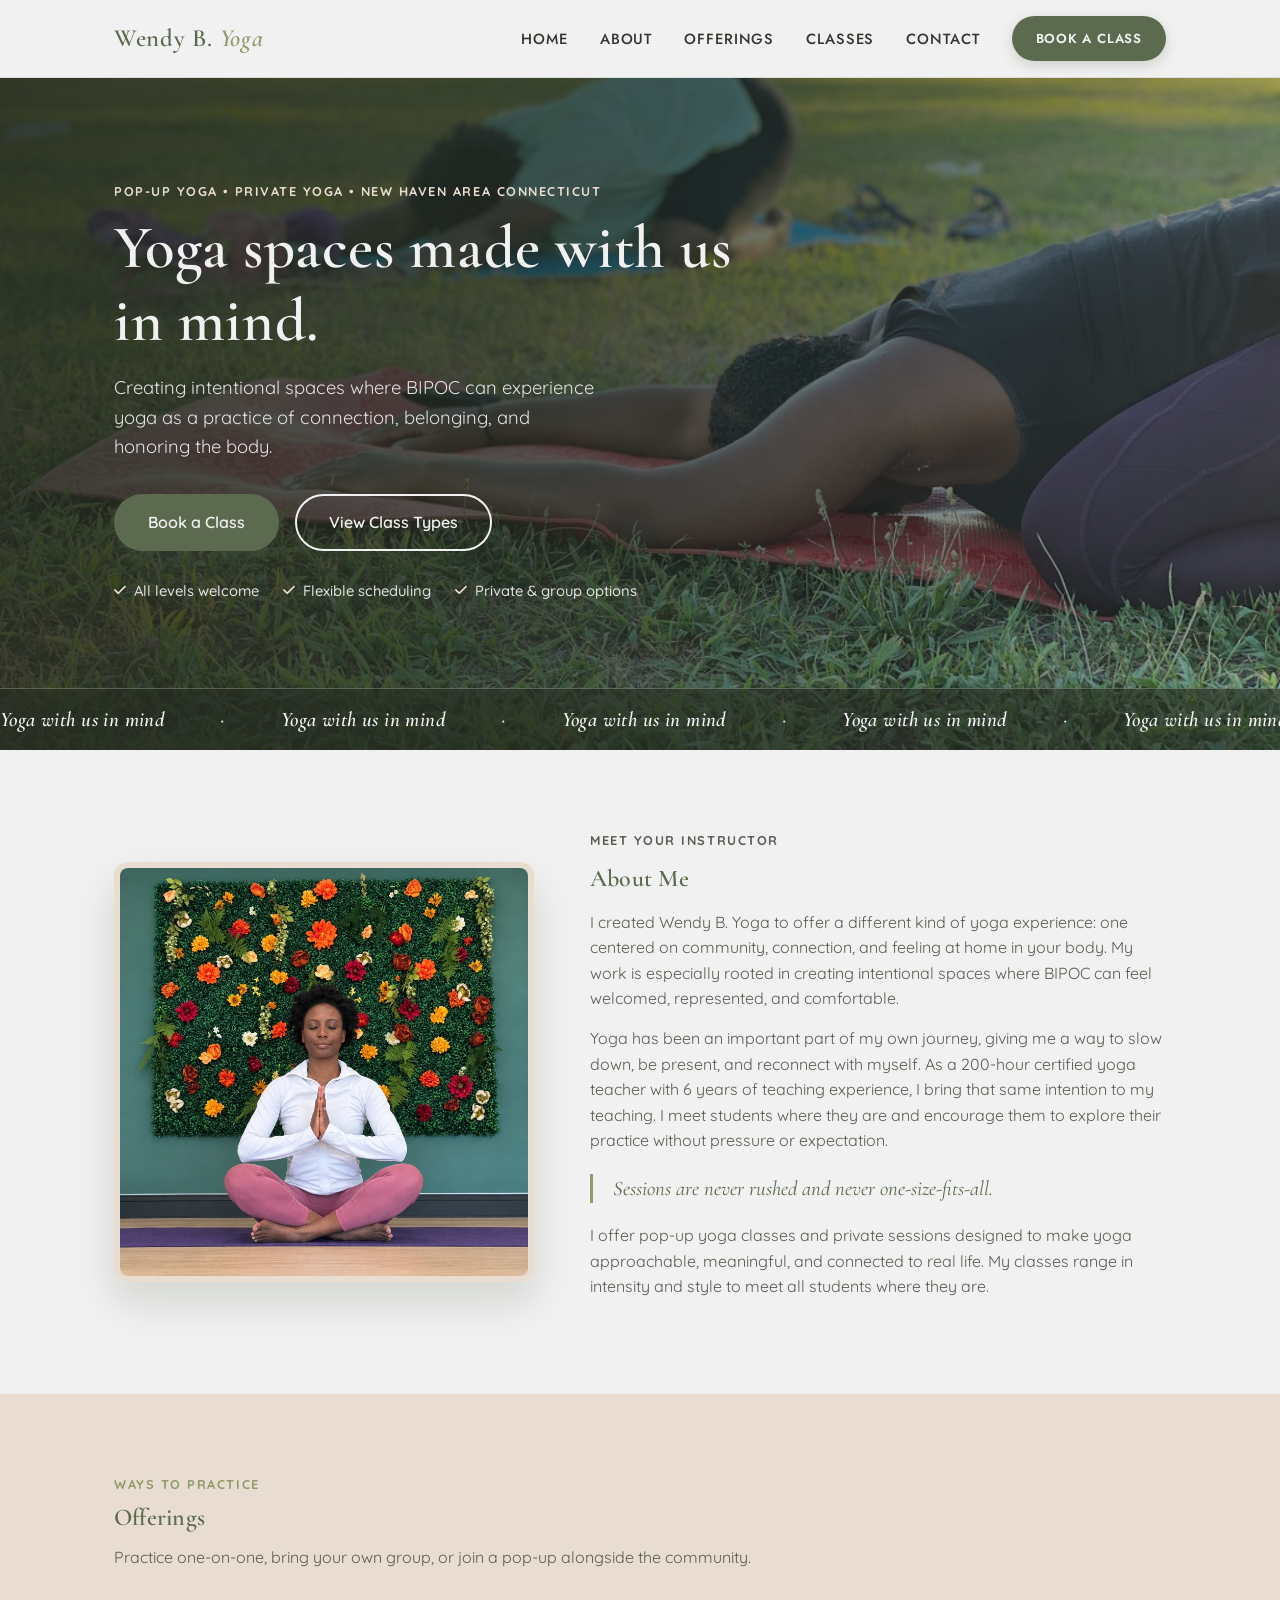
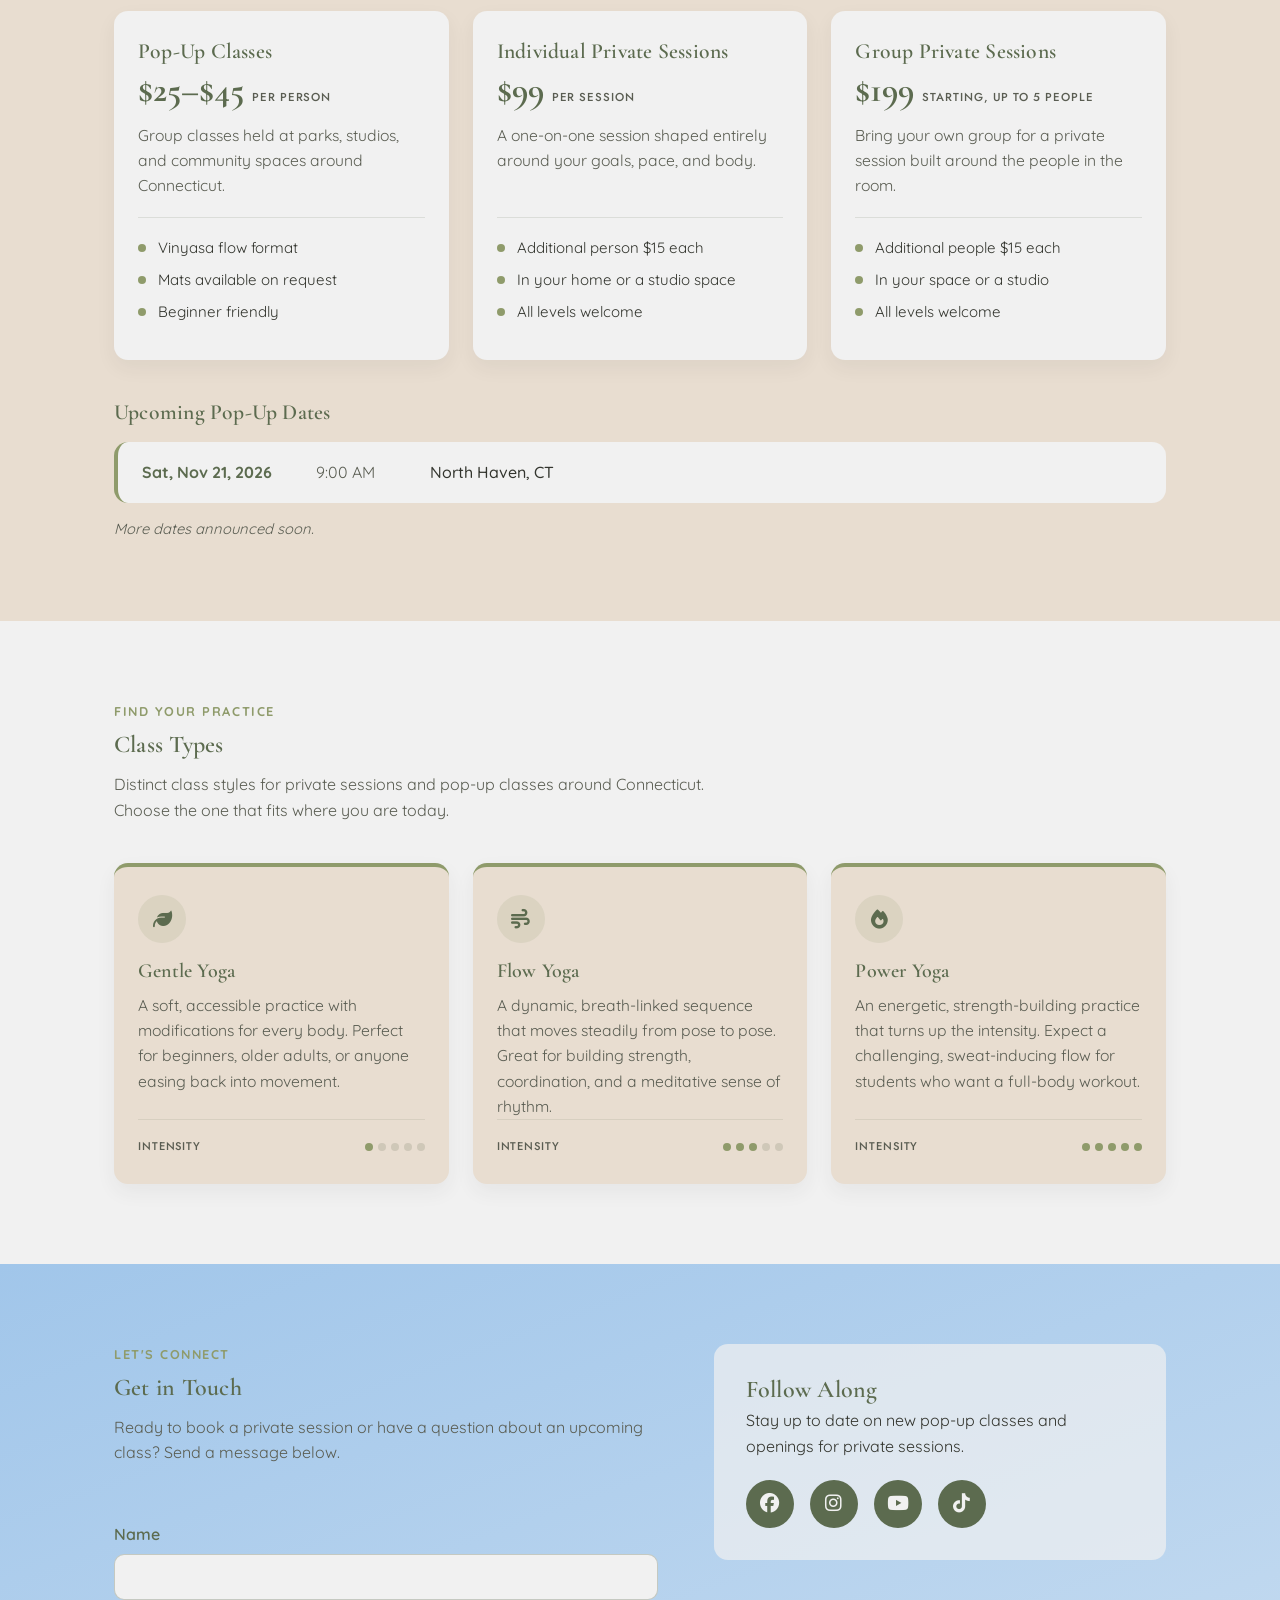
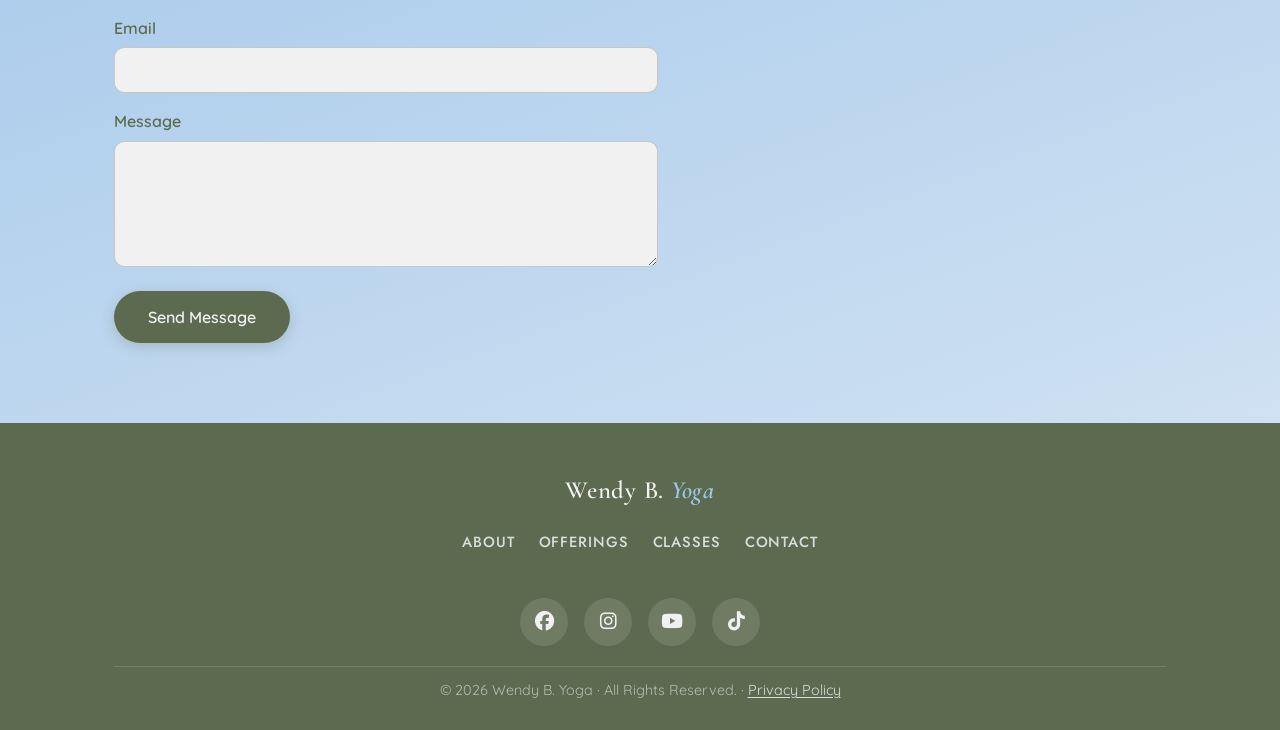
==== commit 10a0736f: "Update index.html" ====
--- a/index.html
+++ b/index.html
@@ -14,8 +14,9 @@
   <meta property="og:type" content="website">
   <meta property="og:title" content="Wendy B. Yoga | Yoga Spaces Made With Us in Mind">
   <meta property="og:description" content="Intentional yoga spaces centered on community, connection, and belonging. Private sessions and pop-up classes across Connecticut with Wendy Bien-Aime.">
-  <!-- TODO: swap in a real hosted image (1200x630 recommended) before launch -->
-  <meta property="og:image" content="https://via.placeholder.com/1200x630/8f9b6b/f1f1f1?text=Wendy+B.+Yoga">
+  <meta property="og:image" content="https://wendybyogact.com/images/og-image.jpg">
+  <meta property="og:image:width" content="800">
+  <meta property="og:image:height" content="420">
   <meta property="og:url" content="https://wendybyogact.com/">
 
   <!-- ===== Favicon (SVG primary, PNG fallbacks) ===== -->
@@ -151,7 +152,7 @@
       <div class="hero-bg" aria-hidden="true"></div>
       <div class="container hero-inner">
         <div class="hero-text">
-          <p class="eyebrow">Pop-Up Classes &bull; Private Yoga &bull; Connecticut</p>
+          <p class="eyebrow">Pop-Up Yoga &bull; Private Yoga &bull; New Haven Area Connecticut</p>
           <h1>Yoga spaces made with us in mind.</h1>
           <p class="tagline">Creating intentional spaces where BIPOC can experience yoga as a practice of connection, belonging, and honoring the body.</p>
           <div class="hero-actions">
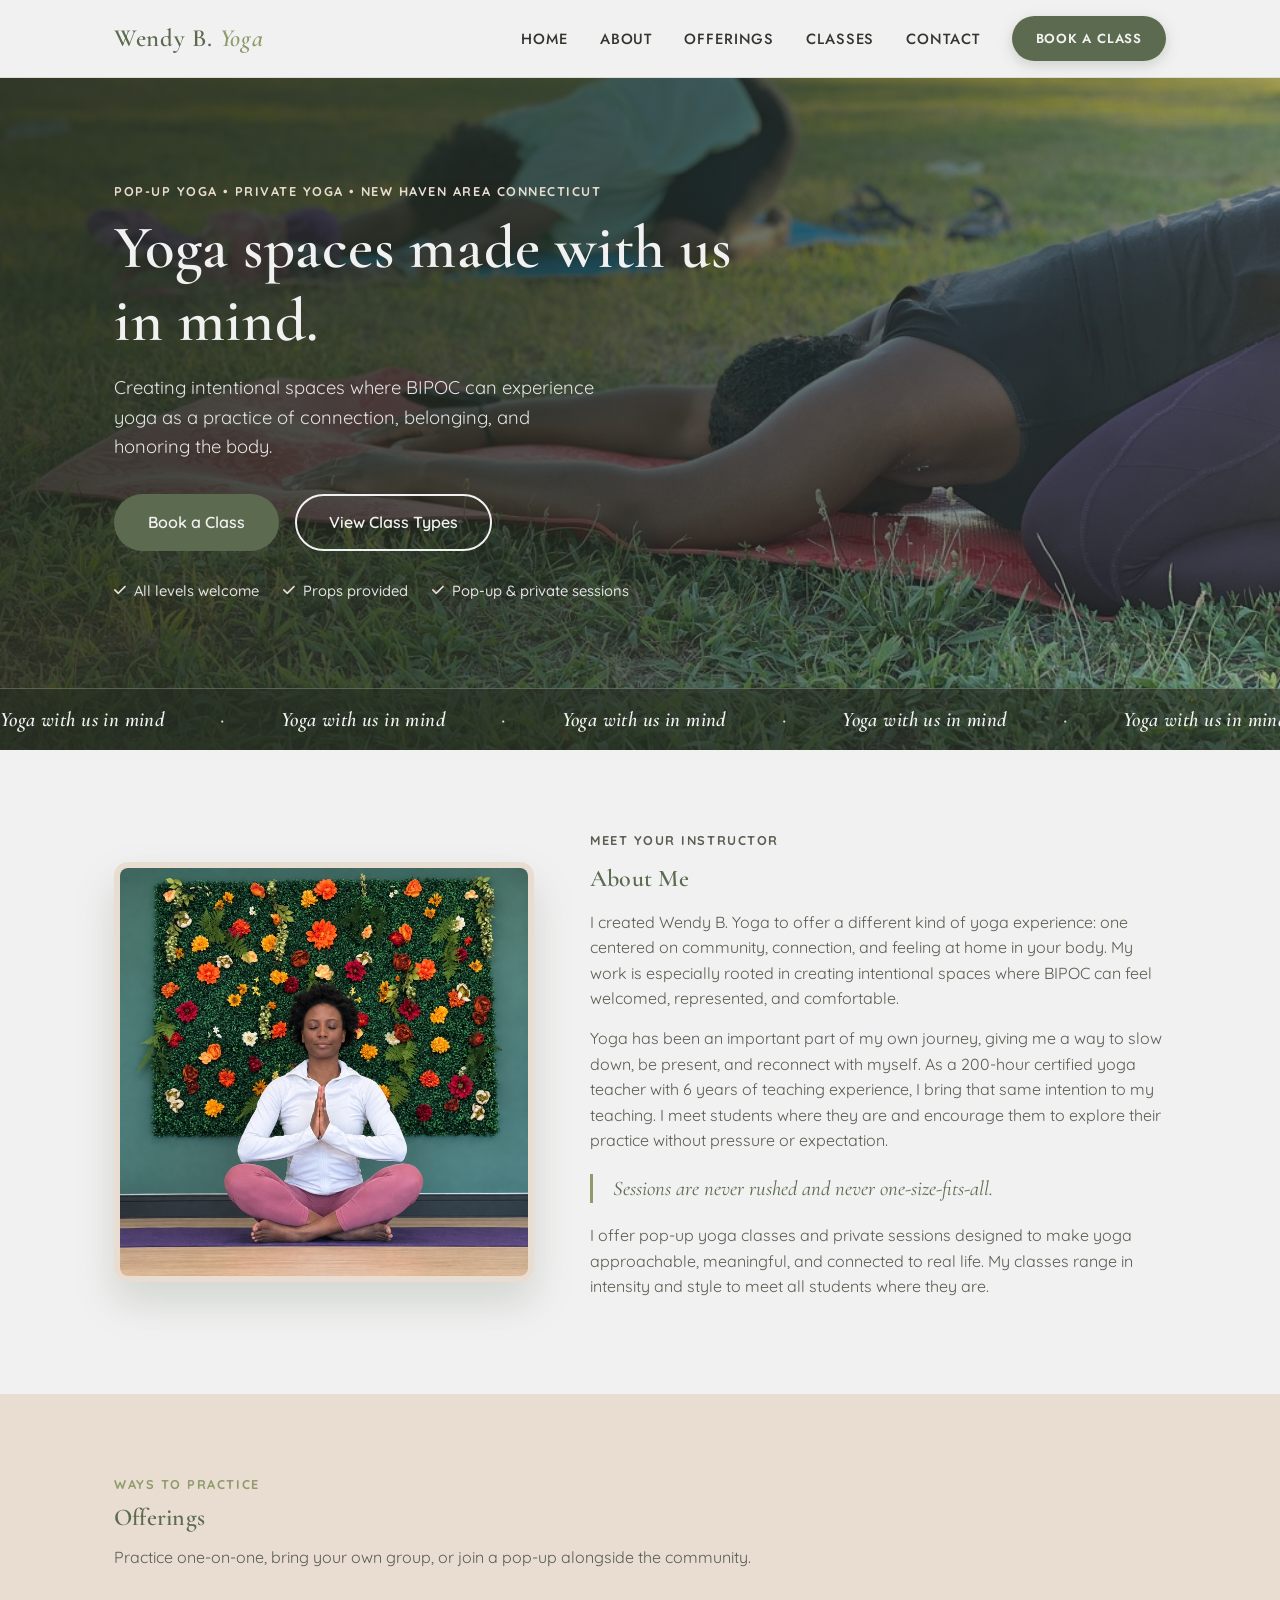
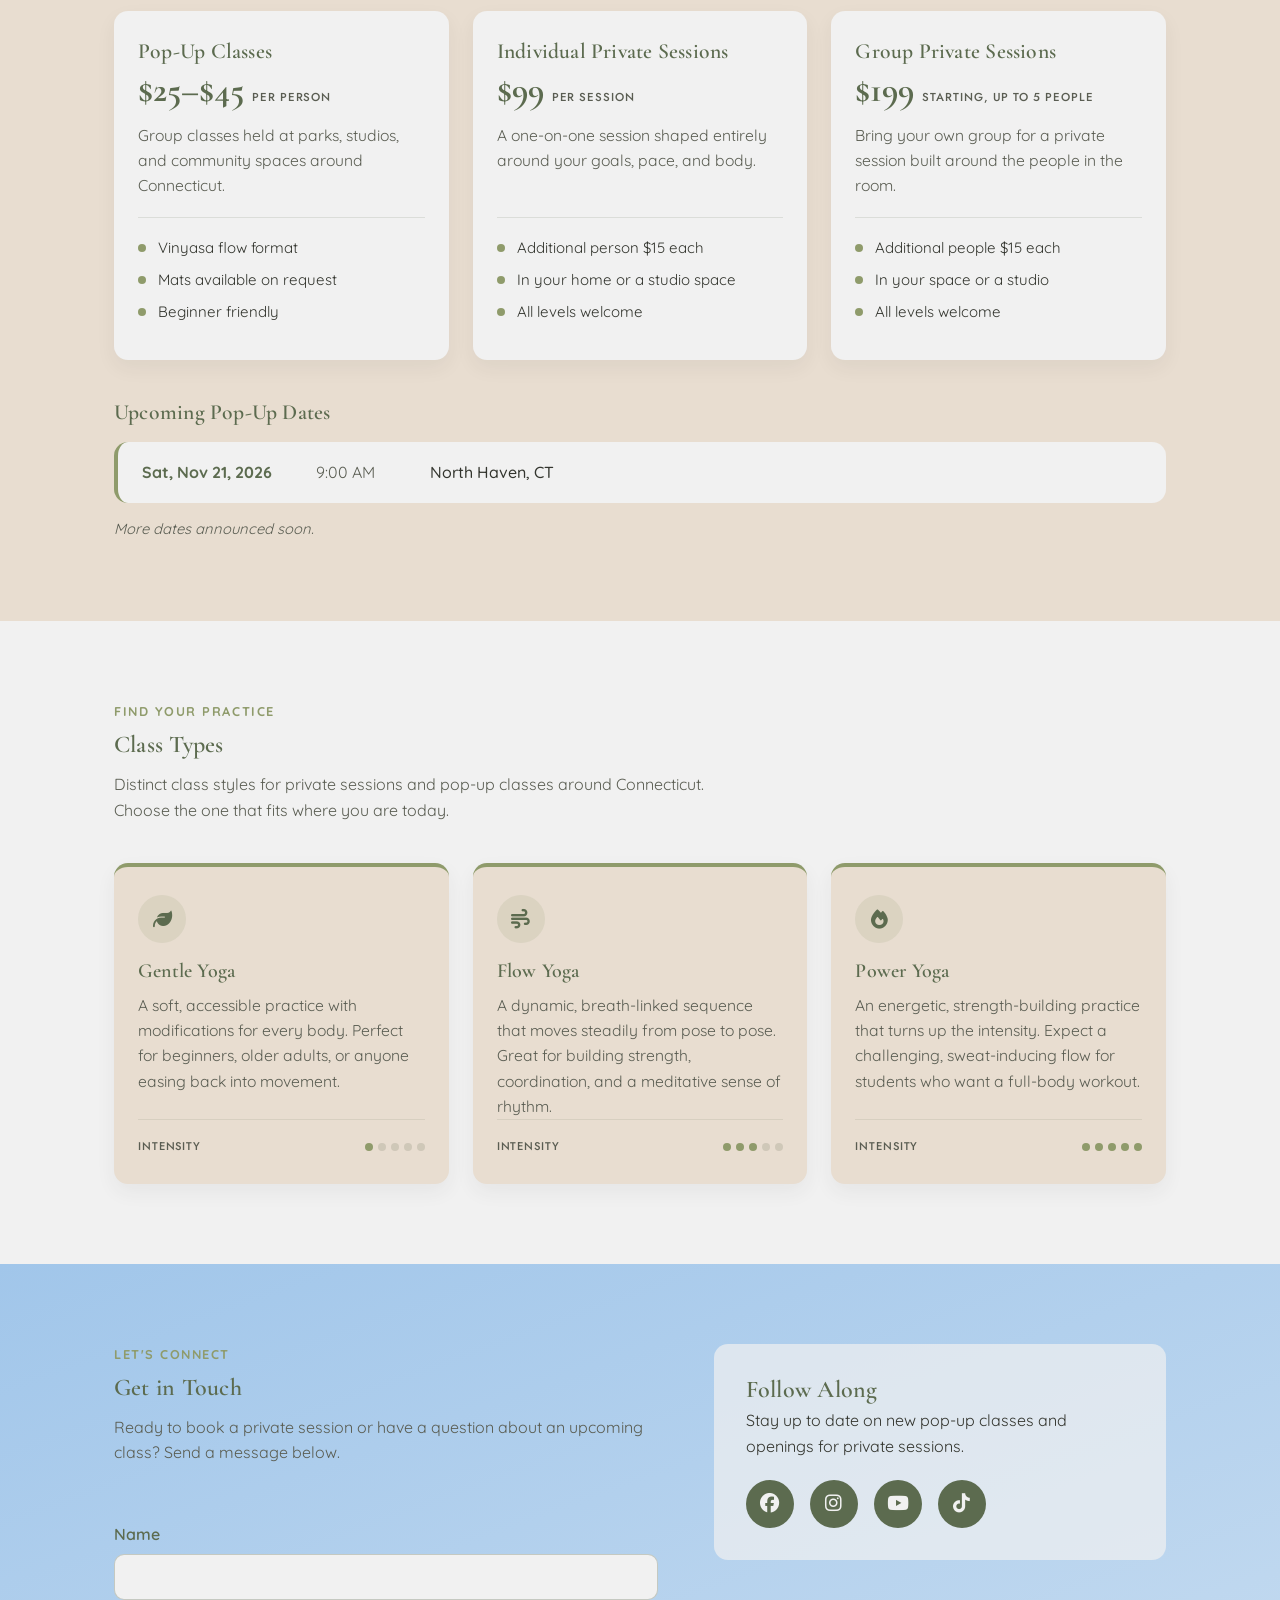
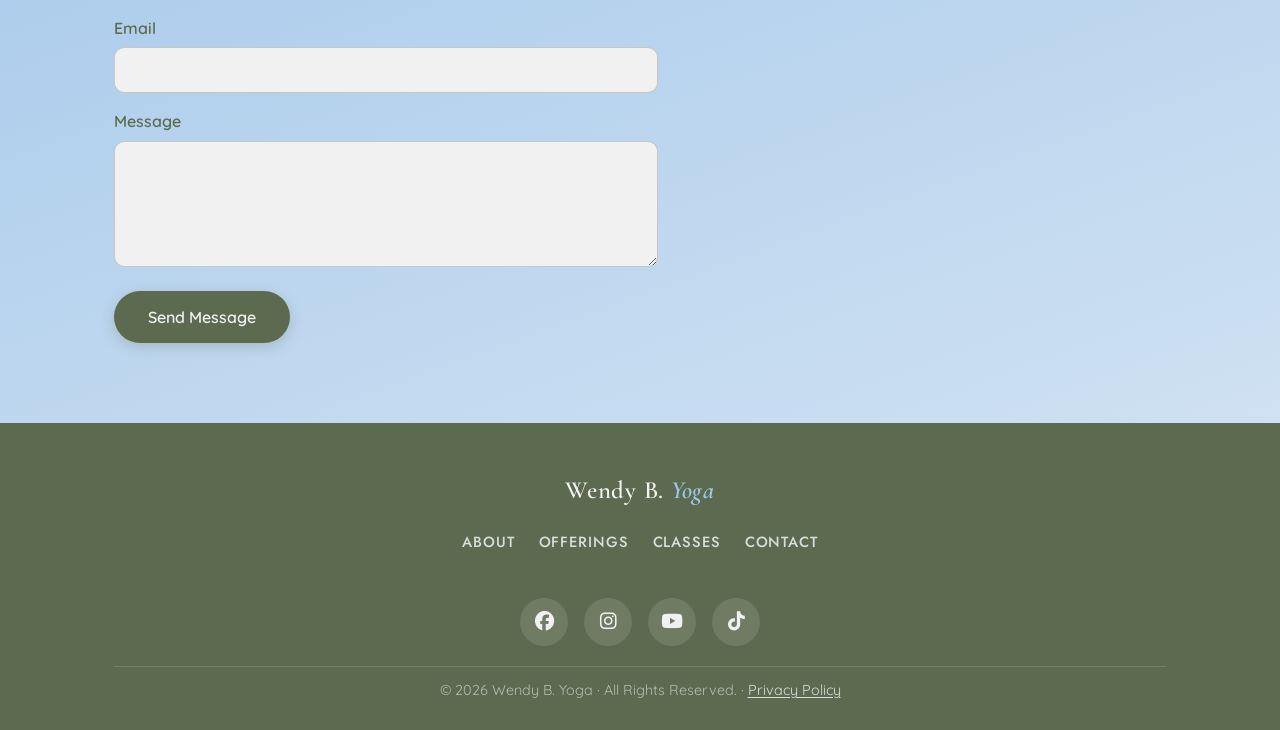
==== commit 2512b453: "Update index.html" ====
--- a/index.html
+++ b/index.html
@@ -161,8 +161,8 @@
           </div>
           <ul class="hero-features">
             <li><i class="fa-solid fa-check"></i> All levels welcome</li>
-            <li><i class="fa-solid fa-check"></i> Flexible scheduling</li>
-            <li><i class="fa-solid fa-check"></i> Private &amp; group options</li>
+            <li><i class="fa-solid fa-check"></i> Props provided</li>
+            <li><i class="fa-solid fa-check"></i> Pop-up &amp; private sessions</li>
           </ul>
         </div>
       </div>
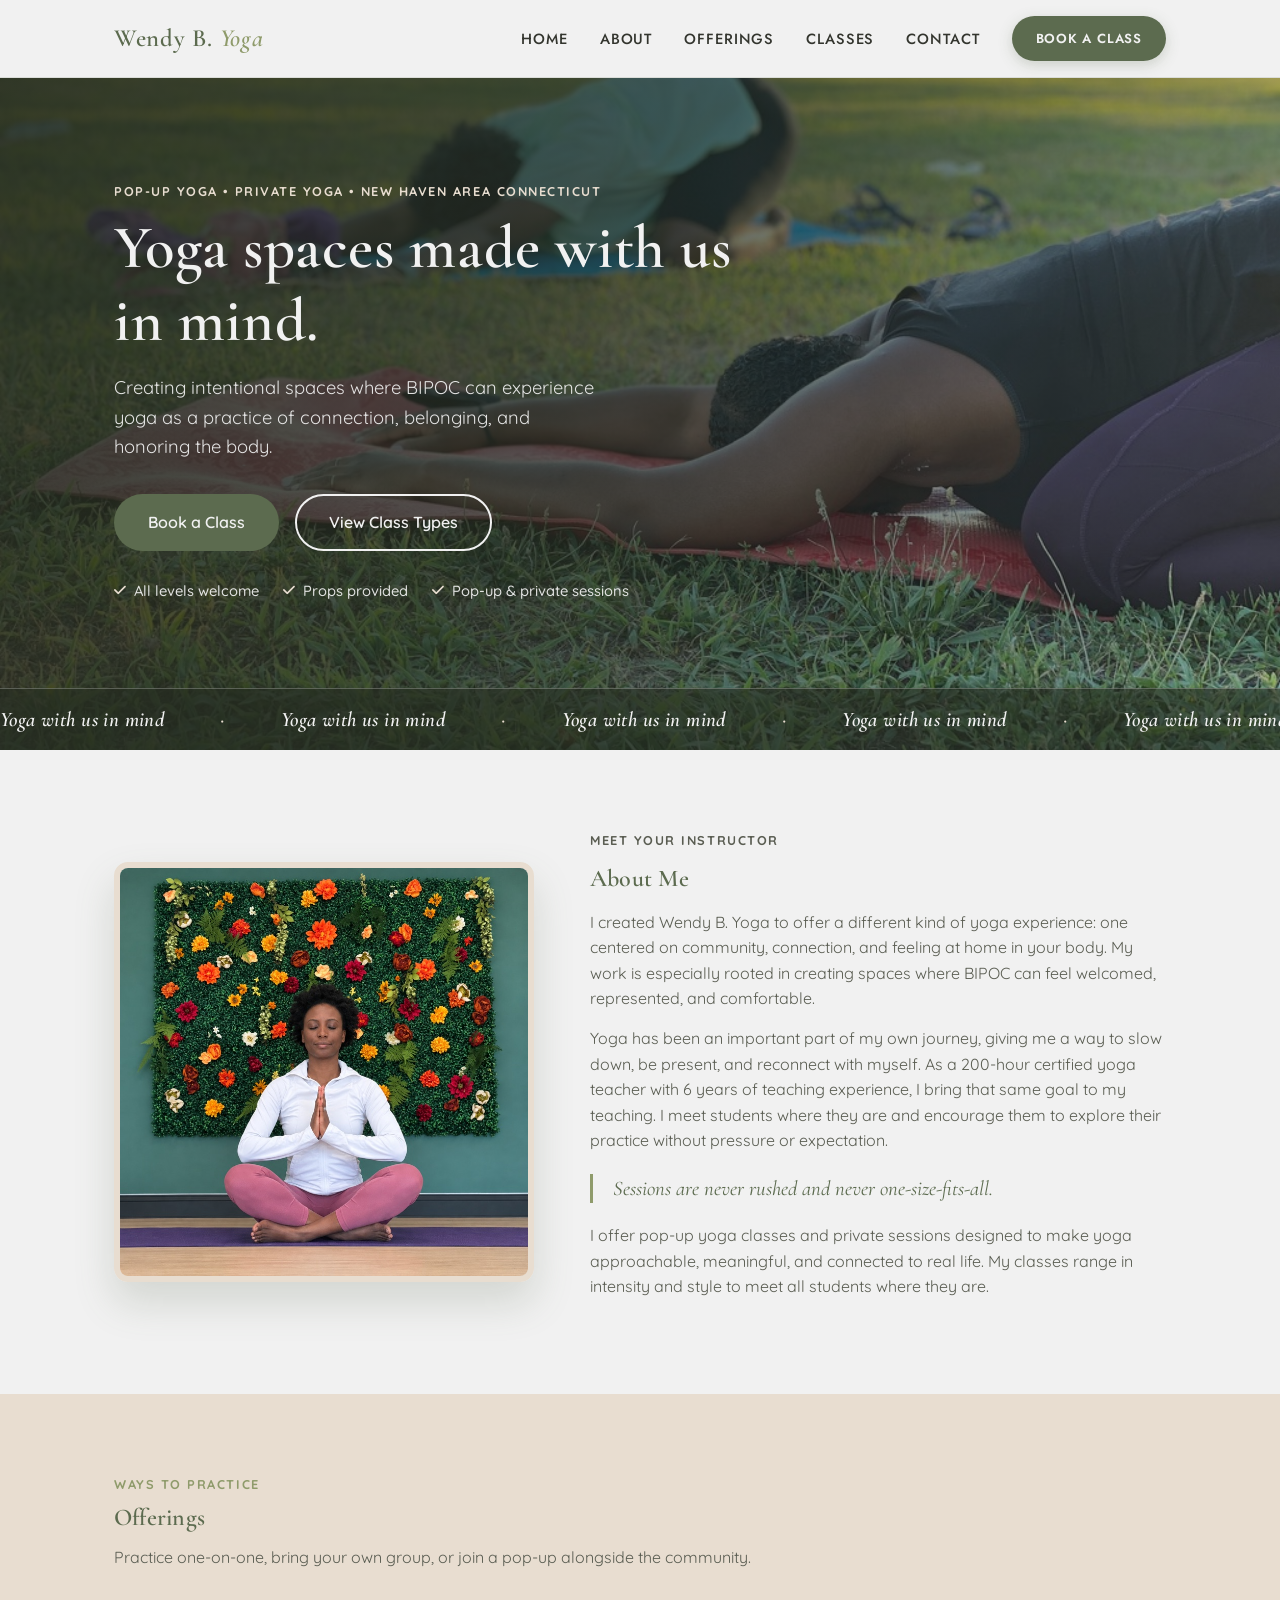
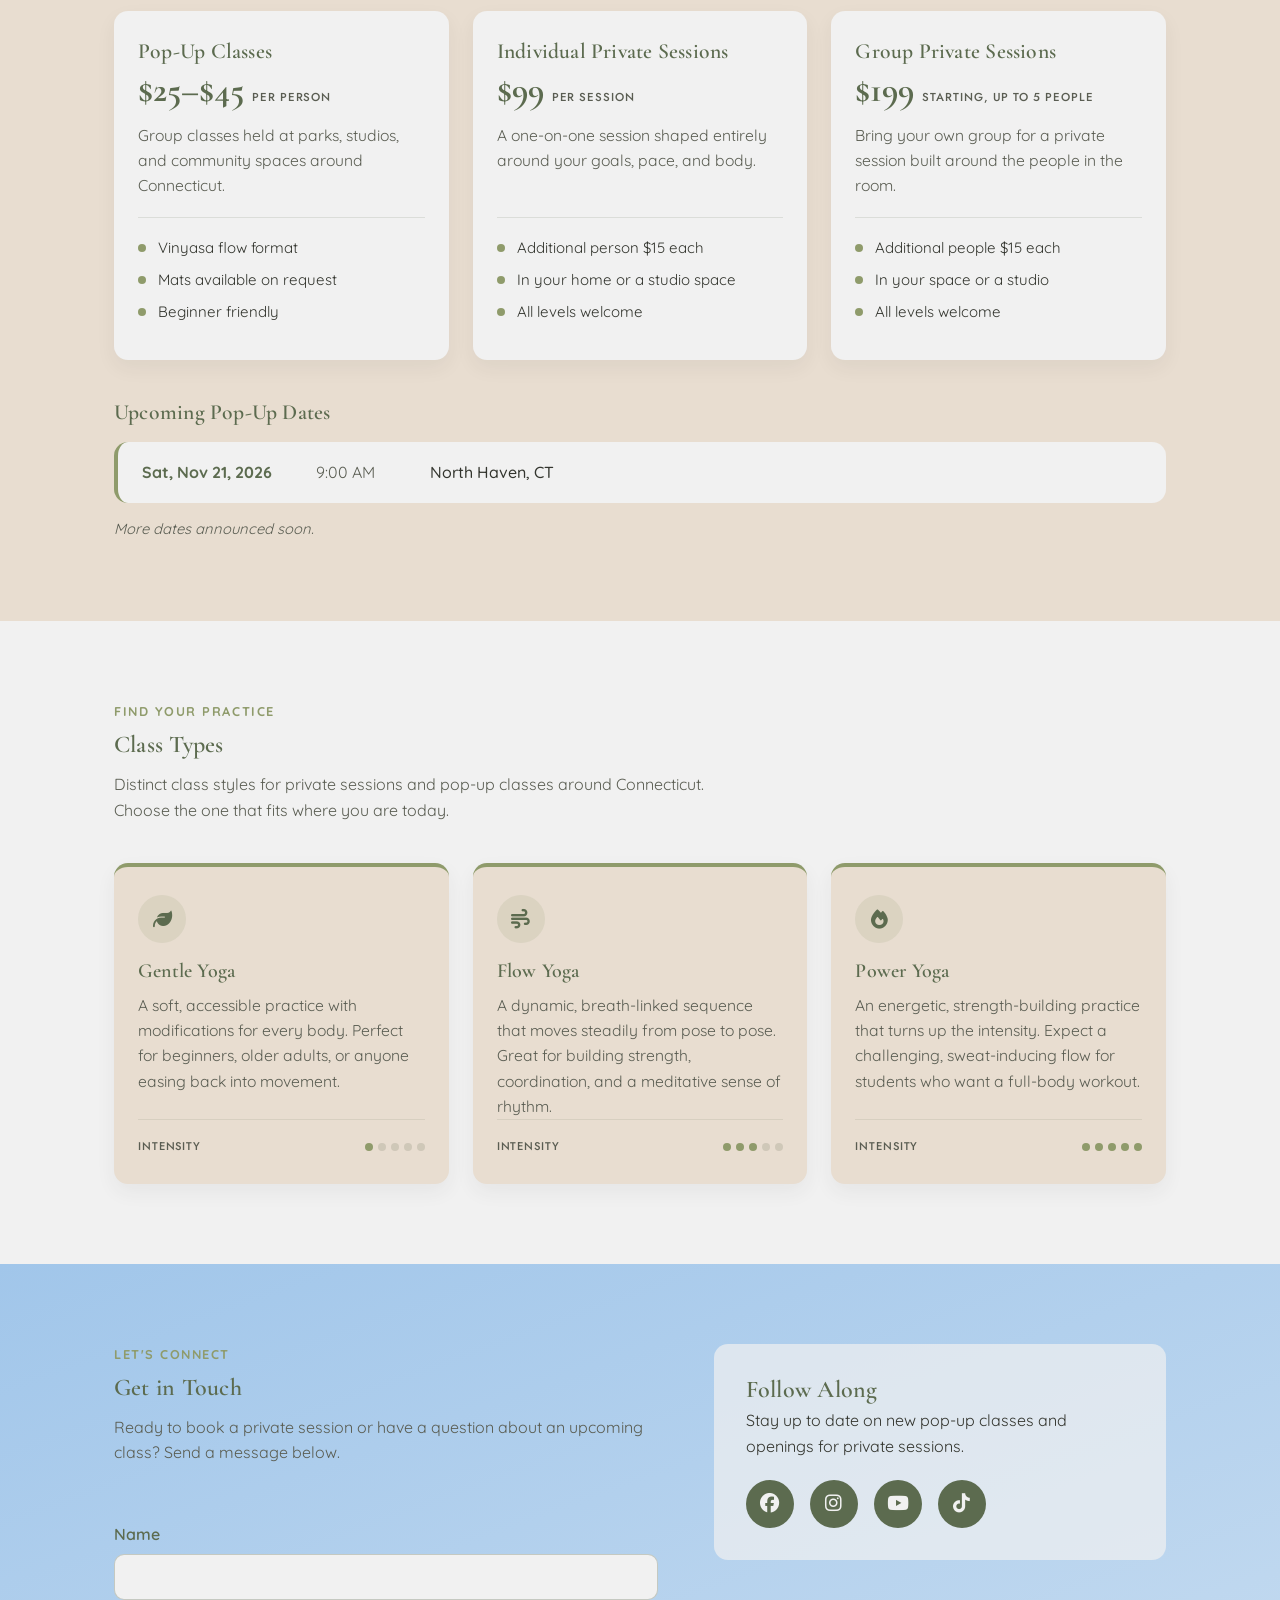
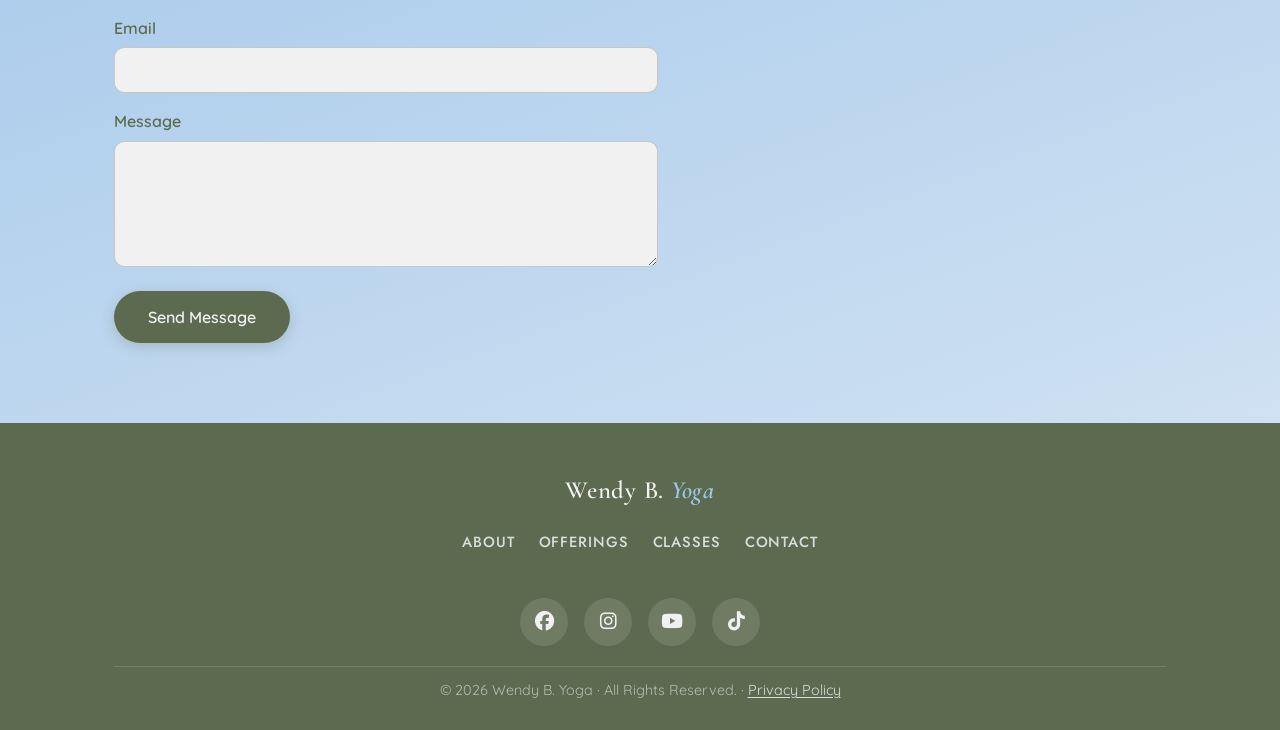
==== commit 5a1b1450: "Update index.html" ====
--- a/index.html
+++ b/index.html
@@ -196,8 +196,8 @@
         <div class="about-text">
           <p class="eyebrow">Meet Your Instructor</p>
           <h2>About Me</h2>
-          <p>I created Wendy B. Yoga to offer a different kind of yoga experience: one centered on community, connection, and feeling at home in your body. My work is especially rooted in creating intentional spaces where BIPOC can feel welcomed, represented, and comfortable.</p>
-          <p>Yoga has been an important part of my own journey, giving me a way to slow down, be present, and reconnect with myself. As a 200-hour certified yoga teacher with 6 years of teaching experience, I bring that same intention to my teaching. I meet students where they are and encourage them to explore their practice without pressure or expectation.</p>
+          <p>I created Wendy B. Yoga to offer a different kind of yoga experience: one centered on community, connection, and feeling at home in your body. My work is especially rooted in creating spaces where BIPOC can feel welcomed, represented, and comfortable.</p>
+          <p>Yoga has been an important part of my own journey, giving me a way to slow down, be present, and reconnect with myself. As a 200-hour certified yoga teacher with 6 years of teaching experience, I bring that same goal to my teaching. I meet students where they are and encourage them to explore their practice without pressure or expectation.</p>
           <blockquote class="pull-quote">Sessions are never rushed and never one-size-fits-all.</blockquote>
           <p>I offer pop-up yoga classes and private sessions designed to make yoga approachable, meaningful, and connected to real life. My classes range in intensity and style to meet all students where they are. </p>
         </div>
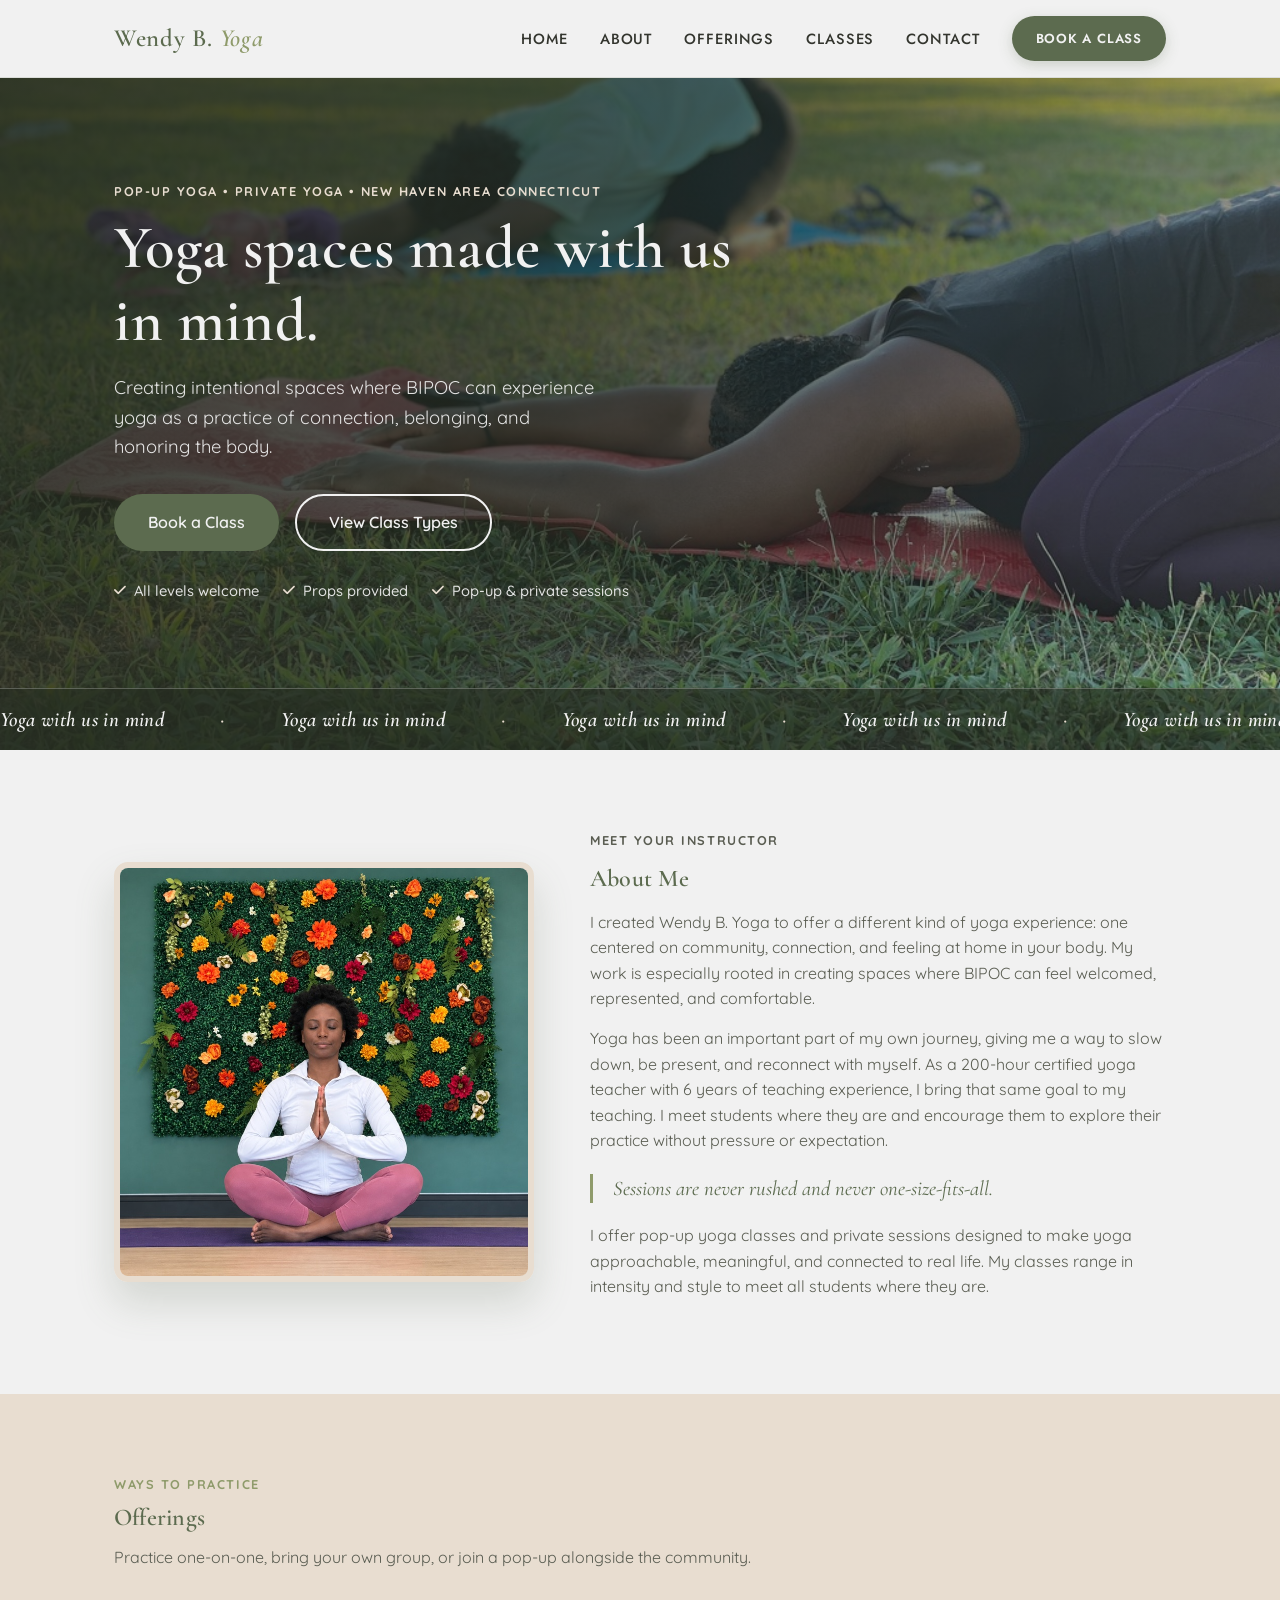
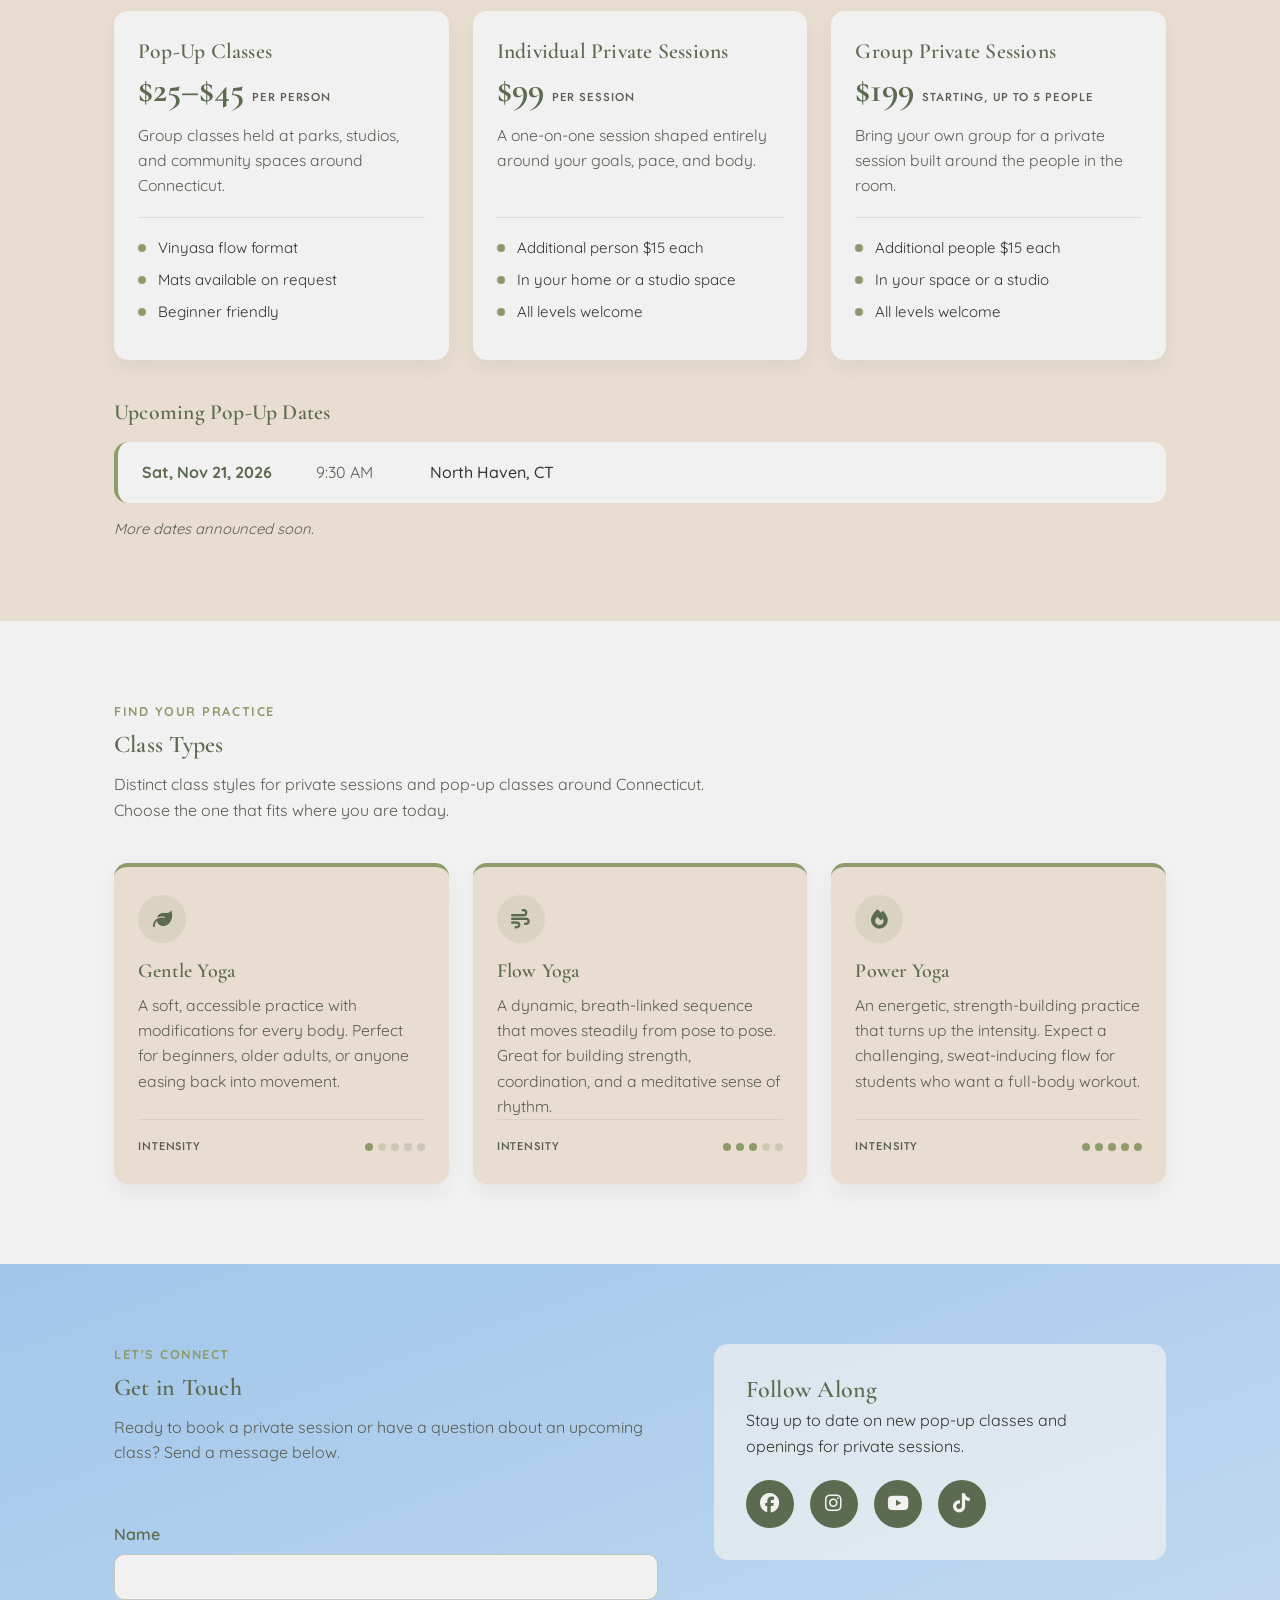
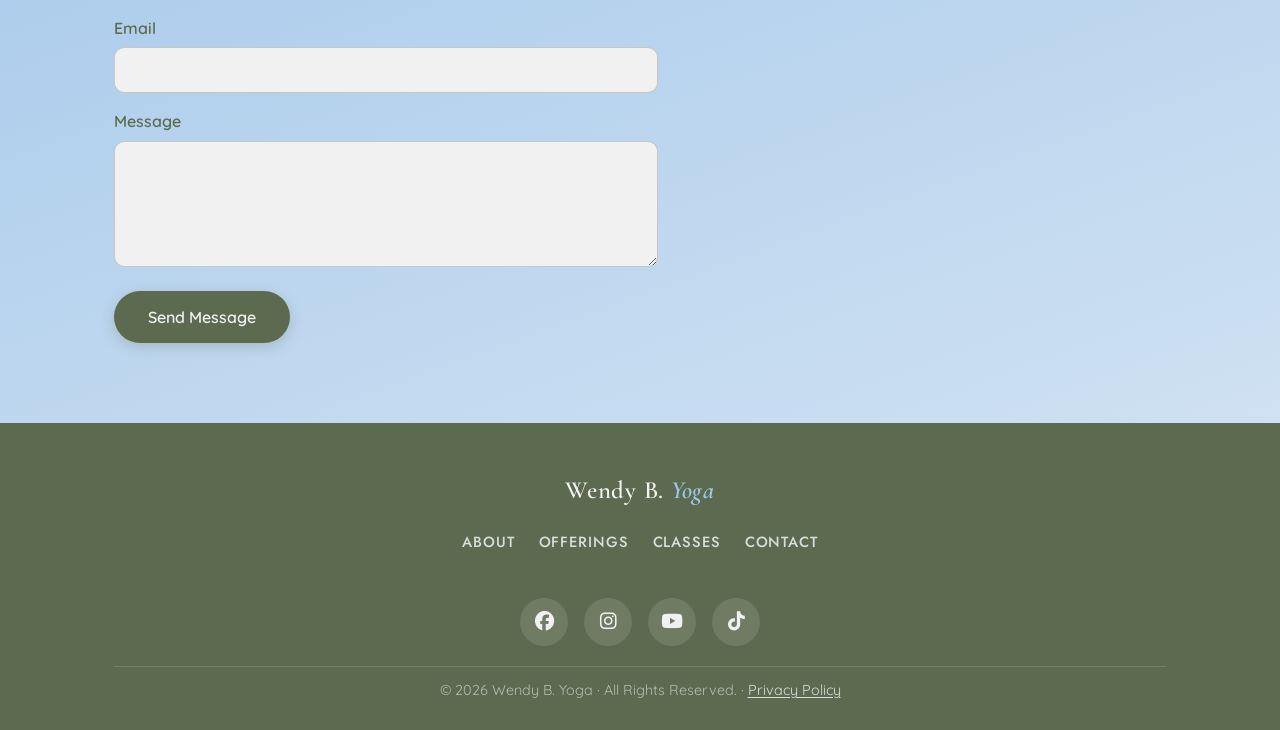
==== commit d16cab7a: "Update index.html" ====
--- a/index.html
+++ b/index.html
@@ -284,7 +284,7 @@
           <ul class="popup-list">
             <li class="popup-item">
               <span class="popup-date">Sat, Nov 21, 2026</span>
-              <span class="popup-time">9:00 AM</span>
+              <span class="popup-time">9:30 AM</span>
               <span class="popup-location">North Haven, CT</span>
             </li>
           </ul>
